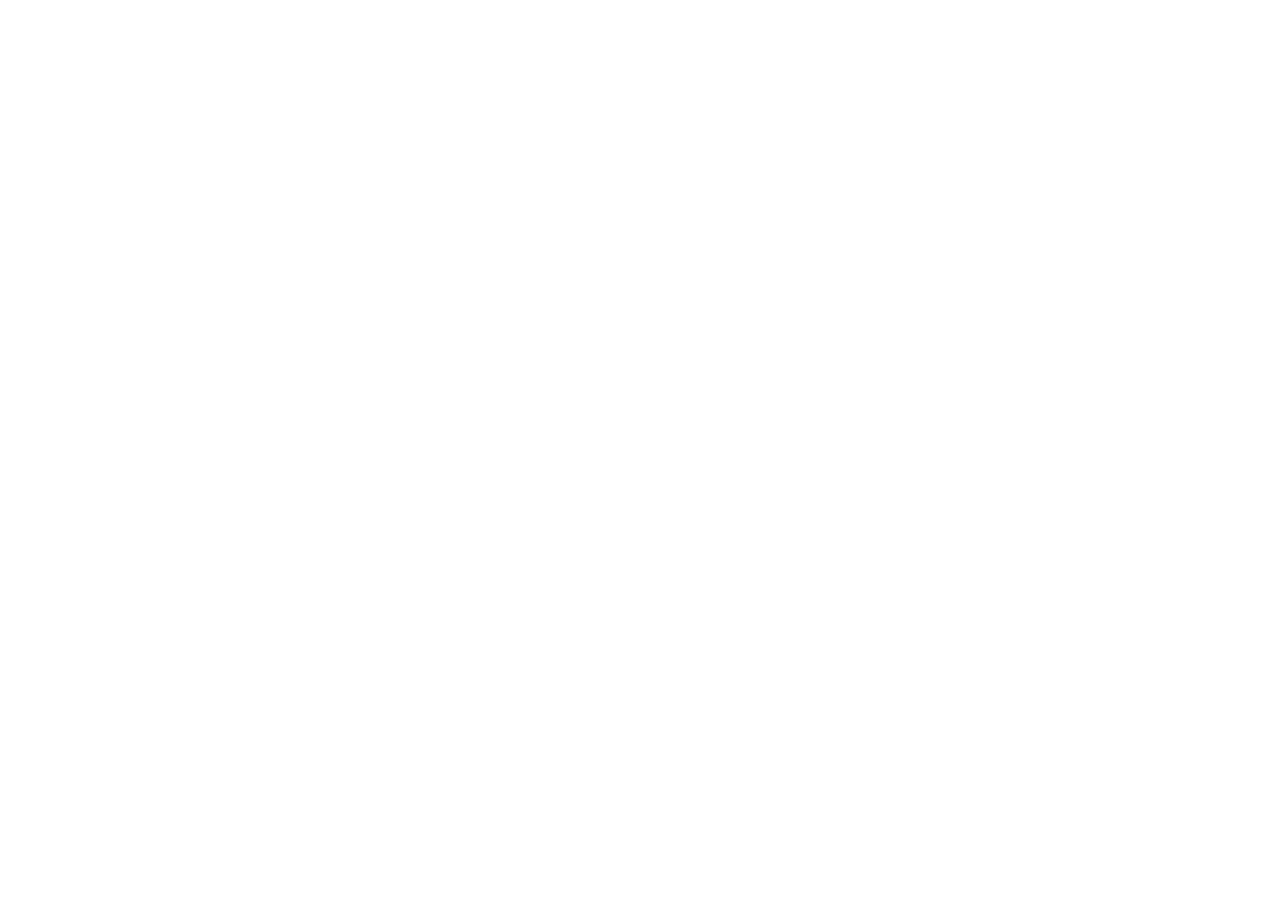
==== HTML/article.html @ f7608c47 "created html files" ====
<!DOCTYPE html>
<html lang="en">
<head>
    <meta charset="UTF-8">
    <meta http-equiv="X-UA-Compatible" content="IE=edge">
    <meta name="viewport" content="width=device-width, initial-scale=1.0">
    <title>Article</title>
</head>
<body>
    
</body>
</html>
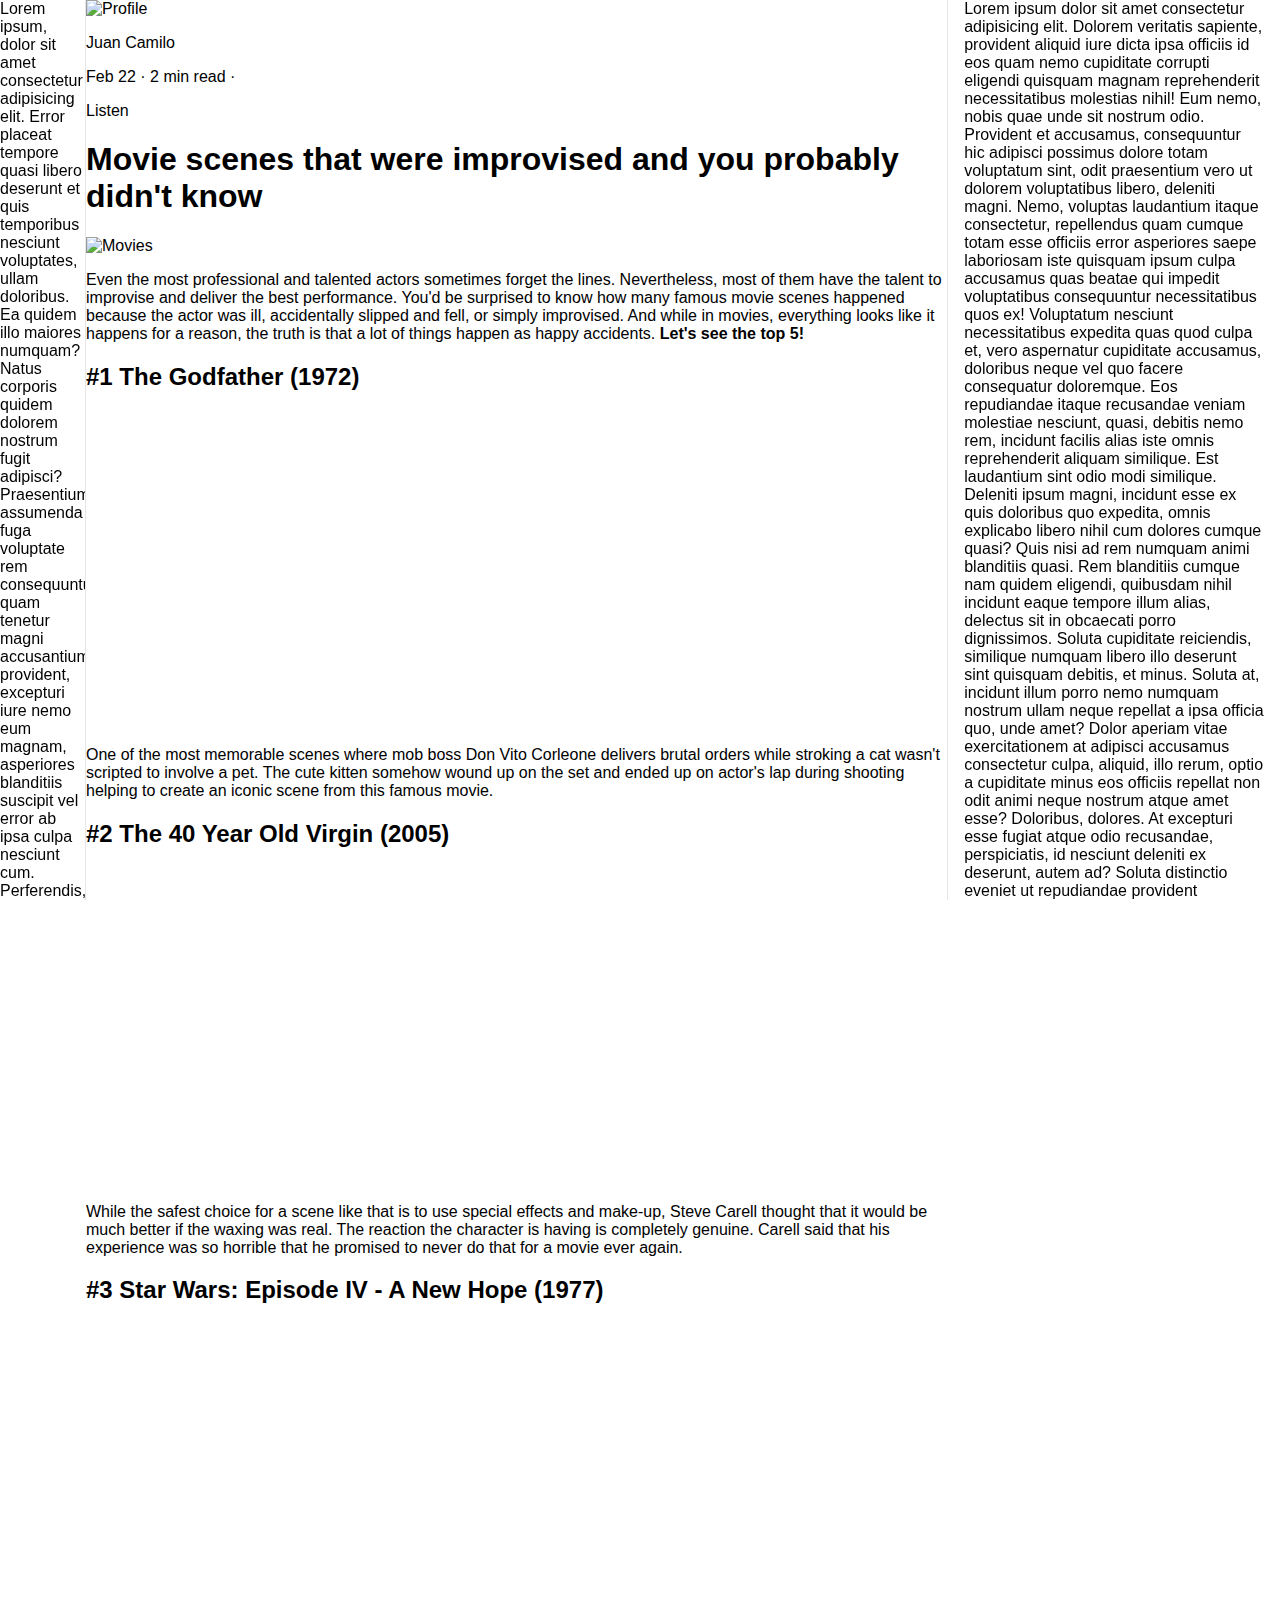
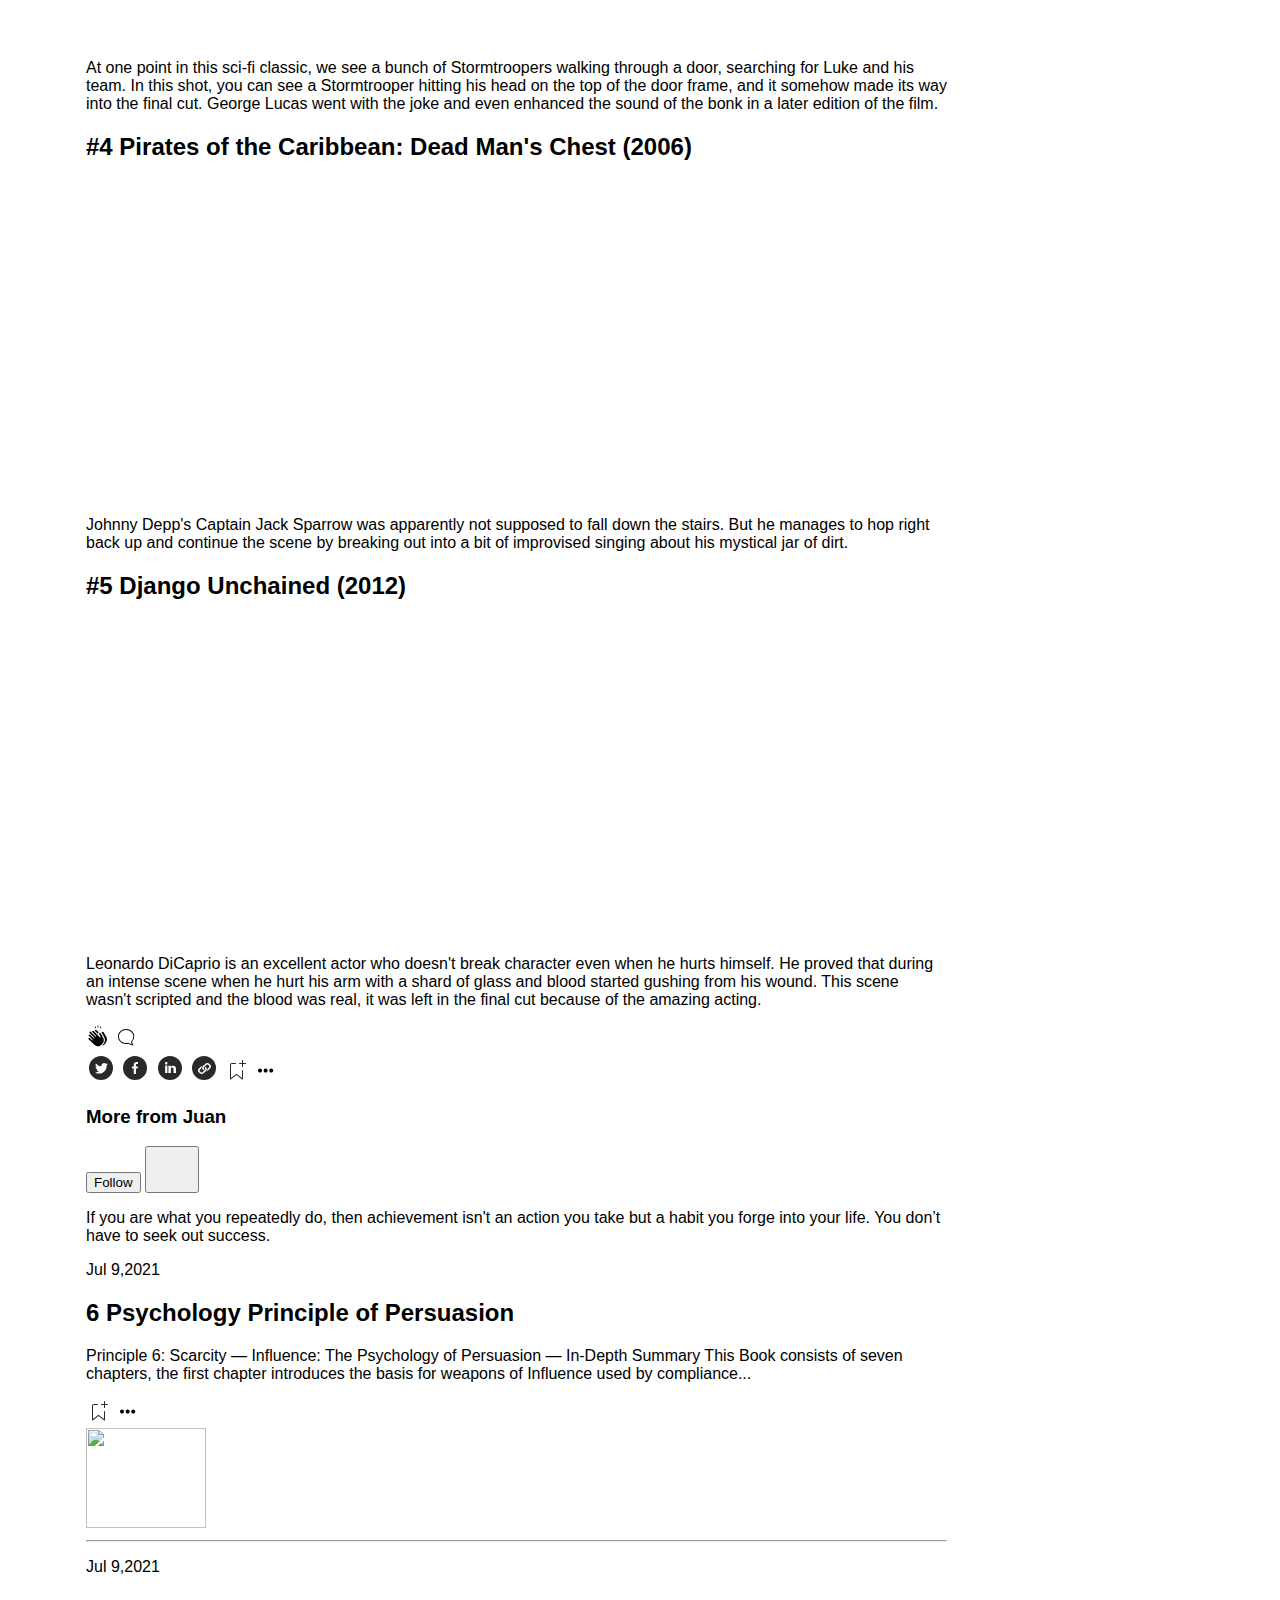
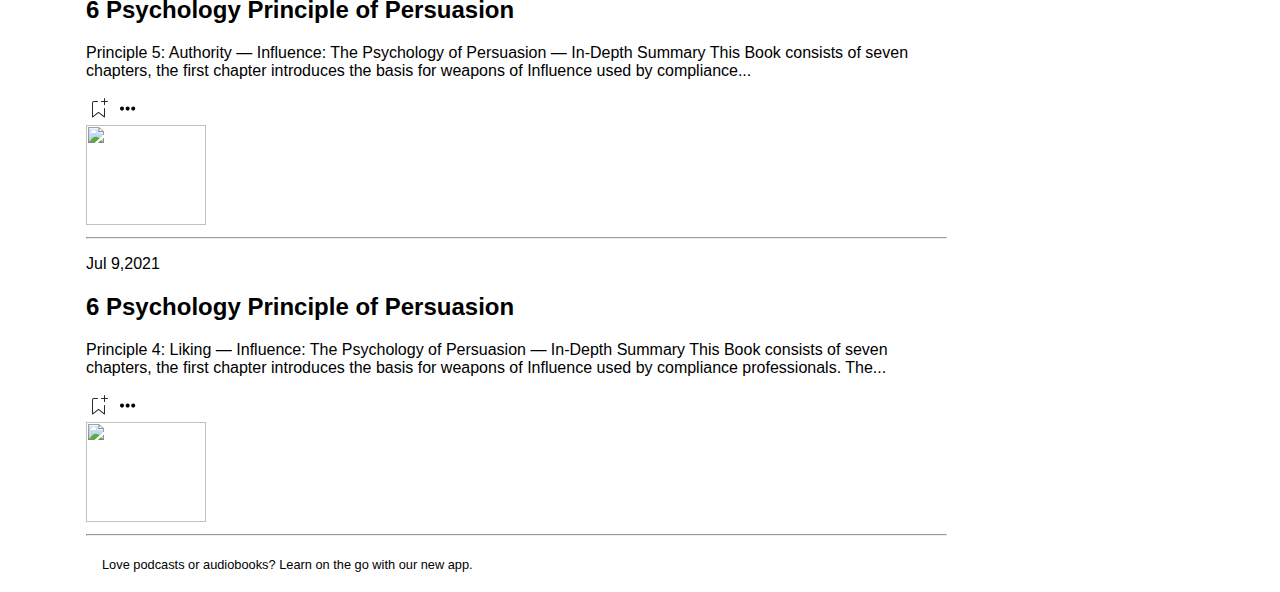
==== commit fbd4a6b3: "Merge branch 'main' into Naomi" ====
--- a/HTML/article.html
+++ b/HTML/article.html
@@ -4,9 +4,136 @@
     <meta charset="UTF-8">
     <meta http-equiv="X-UA-Compatible" content="IE=edge">
     <meta name="viewport" content="width=device-width, initial-scale=1.0">
+    <link rel="stylesheet" href="../styles.css">
+  
+    <script src="https://kit.fontawesome.com/55f60bf8e7.js" crossorigin="anonymous"></script>
     <title>Article</title>
 </head>
 <body>
-    
+    <div class="container">
+        <div class="left-sidebar">
+            Lorem ipsum, dolor sit amet consectetur adipisicing elit. Error placeat tempore quasi libero deserunt et quis temporibus nesciunt voluptates, ullam doloribus. Ea quidem illo maiores numquam? Natus corporis quidem dolorem nostrum fugit adipisci? Praesentium assumenda fuga voluptate rem consequuntur quam tenetur magni accusantium provident, excepturi iure nemo eum magnam, asperiores blanditiis suscipit vel error ab ipsa culpa nesciunt cum. Perferendis, rem nemo rerum dolorem vel placeat nesciunt voluptatem deleniti non quas recusandae facere quo eius deserunt facilis sunt laborum blanditiis repudiandae reprehenderit ut, enim ab harum aperiam! Libero molestias, ea ab ut magni minus, voluptatibus cupiditate ullam repellendus dolorum reiciendis tempore nisi, amet architecto! Voluptatem itaque enim cumque vitae corrupti soluta, blanditiis cupiditate veniam nostrum quibusdam at modi! Animi vero laudantium explicabo amet qui minima cum, ipsa tempore ab rem perspiciatis quaerat alias voluptatem facilis ea iusto sint illo nesciunt illum magni doloremque esse? Quia suscipit id perspiciatis possimus harum, perferendis doloremque labore quae fugiat, aspernatur soluta placeat iure reiciendis esse neque eius illum ea veritatis itaque dignissimos eum sapiente laudantium? Labore adipisci quibusdam accusamus voluptates sapiente, autem vel veniam ipsa hic reiciendis itaque in nihil natus tempore tenetur vero repellendus repudiandae dicta esse commodi mollitia! Nostrum doloremque eum nobis esse, cupiditate eaque eveniet vitae dolore, minus placeat, odit in. Recusandae sapiente amet molestiae voluptas ut, rerum, aperiam eum unde, qui ullam placeat! Repellendus accusantium officia enim autem iusto assumenda vel eligendi praesentium voluptatum earum. Id distinctio est eius veritatis numquam mollitia eos quae, animi excepturi earum in, nulla ab placeat doloremque eligendi, architecto cumque quas sapiente praesentium unde nisi! Vel aliquid veniam facere quis sunt accusantium, nesciunt impedit eos cupiditate aliquam dolorum doloribus! Explicabo, voluptatem ea modi similique earum amet id recusandae! Quam beatae illum officiis adipisci eligendi, consequuntur quia autem, vel ipsa, praesentium temporibus? Beatae iste ab, quidem consectetur ipsa quibusdam odio. Numquam autem, ratione veniam architecto harum at ipsa qui id expedita tempore deleniti. Sed obcaecati blanditiis nisi voluptas nesciunt. Quo maiores repudiandae odio hic veniam accusamus eius dignissimos, iusto nemo sint sed consequatur, dolorum cupiditate dolor rerum atque harum similique ex commodi necessitatibus. Sit, velit? Facilis ipsa adipisci, ea odit iure, at reprehenderit eum quae consequuntur labore deserunt dolor amet cum ipsum placeat. Earum odit, aperiam cupiditate quis ad, facilis illo eos sapiente asperiores error voluptates officiis nostrum optio exercitationem ipsam sequi deleniti reiciendis similique? Expedita tenetur rem magni laudantium maxime unde voluptatem debitis? Officia corrupti commodi ex iusto, sit temporibus assumenda est soluta earum, ea suscipit veritatis itaque? Voluptatibus earum dolor est distinctio fugiat suscipit eos, nemo necessitatibus magni, accusamus maiores! Maiores, quasi! Neque, sit? Vero cupiditate quis quod iure distinctio suscipit! Totam laborum commodi enim praesentium, officia magni rem beatae harum quibusdam ratione perferendis reiciendis. Fugiat sed officia libero, provident nesciunt iusto? Quaerat distinctio voluptates alias ullam incidunt architecto molestias nesciunt nostrum maiores excepturi temporibus porro sunt perferendis sit culpa esse tempore cum aut deserunt quidem veritatis, nisi placeat iusto! Corrupti, harum magnam? Culpa, modi. Doloremque delectus porro dolor, dolores cum aut blanditiis accusantium.
+        </div>
+        <div class="article-content">
+            <div class="article-header">
+                <div class="profile-img">
+                    <img src="../Images/profile-pic-wireframe.jpg" alt="Profile"> 
+                </div>
+                <div class="profile-txt">
+                    <p>Juan Camilo</p>
+                    <div class="bottom">
+                        <p>Feb 22 · 2 min read ·</p>
+                        <div class="icon">
+                            <i class="fa-solid fa-circle-play"></i><p> Listen</p>
+                        </div> 
+                    </div>
+                </div>
+            </div>
+            <div class="article-title">
+                <h1>Movie scenes that were improvised and you probably didn't know</h1>
+                <div class="article-header-img">
+                    <img src="../Images/img-header.jpg" alt="Movies" width="700" height="380">
+                </div>
+            </div>
+            <div class="article-content-middle">
+                <p>Even the most professional and talented actors sometimes forget the lines. Nevertheless, most of them have the talent to improvise and deliver the best performance. You'd be surprised to know how many famous movie scenes happened because the actor was ill, accidentally slipped and fell, or simply improvised. And while in movies, everything looks like it happens for a reason, the truth is that a lot of things happen as happy accidents. <strong>Let's see the top 5!</strong></p>
+                <h2>#1 The Godfather (1972)</h2>
+                <div class="video-1">
+                    <iframe width="560" height="315" src="https://www.youtube.com/embed/i96VS_z8y7g" title="YouTube video player" frameborder="0" allow="accelerometer; autoplay; clipboard-write; encrypted-media; gyroscope; picture-in-picture" allowfullscreen></iframe>
+                </div>
+                <p>One of the most memorable scenes where mob boss Don Vito Corleone delivers brutal orders while stroking a cat wasn't scripted to involve a pet. The cute kitten somehow wound up on the set and ended up on actor's lap during shooting helping to create an iconic scene from this famous movie.</p>
+                <h2>#2 The 40 Year Old Virgin (2005)</h2>
+                <div class="video-2">
+                    <iframe width="560" height="315" src="https://www.youtube.com/embed/PdFGk3rJRg4" title="YouTube video player" frameborder="0" allow="accelerometer; autoplay; clipboard-write; encrypted-media; gyroscope; picture-in-picture" allowfullscreen></iframe>
+                </div>
+                <p>While the safest choice for a scene like that is to use special effects and make-up, Steve Carell thought that it would be much better if the waxing was real. The reaction the character is having is completely genuine. Carell said that his experience was so horrible that he promised to never do that for a movie ever again.</p>
+                <h2>#3 Star Wars: Episode IV - A New Hope (1977)</h2>
+                <div class="video-3">
+                    <iframe width="560" height="315" src="https://www.youtube.com/embed/-FPxz1bIRoY" title="YouTube video player" frameborder="0" allow="accelerometer; autoplay; clipboard-write; encrypted-media; gyroscope; picture-in-picture" allowfullscreen></iframe>
+                </div>
+                <p>At one point in this sci-fi classic, we see a bunch of Stormtroopers walking through a door, searching for Luke and his team. In this shot, you can see a Stormtrooper hitting his head on the top of the door frame, and it somehow made its way into the final cut. George Lucas went with the joke and even enhanced the sound of the bonk in a later edition of the film.</p>
+                <h2>#4 Pirates of the Caribbean: Dead Man's Chest (2006)</h2>
+                <div class="video-4">
+                    <iframe width="560" height="315" src="https://www.youtube.com/embed/hKW5fntiWTs?start=8" title="YouTube video player" frameborder="0" allow="accelerometer; autoplay; clipboard-write; encrypted-media; gyroscope; picture-in-picture" allowfullscreen></iframe>
+                </div>
+                <p>Johnny Depp's Captain Jack Sparrow was apparently not supposed to fall down the stairs. But he manages to hop right back up and continue the scene by breaking out into a bit of improvised singing about his mystical jar of dirt.</p>
+                <h2>#5 Django Unchained (2012)</h2>
+                <div class="video-5">
+                    <iframe width="560" height="315" src="https://www.youtube.com/embed/hglyRJXCNCM?start=24" title="YouTube video player" frameborder="0" allow="accelerometer; autoplay; clipboard-write; encrypted-media; gyroscope; picture-in-picture" allowfullscreen></iframe>
+                </div>
+                <p>Leonardo DiCaprio is an excellent actor who doesn't break character even when he hurts himself. He proved that during an intense scene when he hurt his arm with a shard of glass and blood started gushing from his wound. This scene wasn't scripted and the blood was real, it was left in the final cut because of the amazing acting.</p>
+            </div>
+            <div class="icons">
+                <div class="icons-bottom-left">
+                    <svg width="24" height="24" viewBox="0 0 24 24" aria-label="clap"><path fill-rule="evenodd" clip-rule="evenodd" d="M11.37.83L12 3.28l.63-2.45h-1.26zM15.42 1.84l-1.18-.39-.34 2.5 1.52-2.1zM9.76 1.45l-1.19.4 1.53 2.1-.34-2.5zM20.25 11.84l-2.5-4.4a1.42 1.42 0 0 0-.93-.64.96.96 0 0 0-.75.18c-.25.19-.4.42-.45.7l.05.05 2.35 4.13c1.62 2.95 1.1 5.78-1.52 8.4l-.46.41c1-.13 1.93-.6 2.78-1.45 2.7-2.7 2.51-5.59 1.43-7.38zM12.07 9.01c-.13-.69.08-1.3.57-1.77l-2.06-2.07a1.12 1.12 0 0 0-1.56 0c-.15.15-.22.34-.27.53L12.07 9z"></path><path fill-rule="evenodd" clip-rule="evenodd" d="M14.74 8.3a1.13 1.13 0 0 0-.73-.5.67.67 0 0 0-.53.13c-.15.12-.59.46-.2 1.3l1.18 2.5a.45.45 0 0 1-.23.76.44.44 0 0 1-.48-.25L7.6 6.11a.82.82 0 1 0-1.15 1.15l3.64 3.64a.45.45 0 1 1-.63.63L5.83 7.9 4.8 6.86a.82.82 0 0 0-1.33.9c.04.1.1.18.18.26l1.02 1.03 3.65 3.64a.44.44 0 0 1-.15.73.44.44 0 0 1-.48-.1L4.05 9.68a.82.82 0 0 0-1.4.57.81.81 0 0 0 .24.58l1.53 1.54 2.3 2.28a.45.45 0 0 1-.64.63L3.8 13a.81.81 0 0 0-1.39.57c0 .22.09.43.24.58l4.4 4.4c2.8 2.8 5.5 4.12 8.68.94 2.27-2.28 2.71-4.6 1.34-7.1l-2.32-4.08z"></path></svg>
+                    <svg width="24" height="24" viewBox="0 0 24 24" aria-label="responses" class="oo lp fy xf xq"><path d="M18 16.8a7.14 7.14 0 0 0 2.24-5.32c0-4.12-3.53-7.48-8.05-7.48C7.67 4 4 7.36 4 11.48c0 4.13 3.67 7.48 8.2 7.48a8.9 8.9 0 0 0 2.38-.32c.23.2.48.39.75.56 1.06.69 2.2 1.04 3.4 1.04.22 0 .4-.11.48-.29a.5.5 0 0 0-.04-.52 6.4 6.4 0 0 1-1.16-2.65v.02zm-3.12 1.06l-.06-.22-.32.1a8 8 0 0 1-2.3.33c-4.03 0-7.3-2.96-7.3-6.59S8.17 4.9 12.2 4.9c4 0 7.1 2.96 7.1 6.6 0 1.8-.6 3.47-2.02 4.72l-.2.16v.26l.02.3a6.74 6.74 0 0 0 .88 2.4 5.27 5.27 0 0 1-2.17-.86c-.28-.17-.72-.38-.94-.59l.01-.02z"></path></svg>
+                </div>
+                <div class="icons-bottom-right">
+                    <svg width="30" height="30" viewBox="0 0 30 30" fill="none" class="cm xt"><path fill-rule="evenodd" clip-rule="evenodd" d="M15 27a12 12 0 1 0 0-24 12 12 0 0 0 0 24zm4.95-16.17a2.67 2.67 0 0 0-4.6 1.84c0 .2.03.41.05.62a7.6 7.6 0 0 1-5.49-2.82 3 3 0 0 0-.38 1.34c.02.94.49 1.76 1.2 2.23a2.53 2.53 0 0 1-1.2-.33v.04c0 1.28.92 2.36 2.14 2.62-.23.05-.46.08-.71.1l-.21-.02-.27-.03a2.68 2.68 0 0 0 2.48 1.86A5.64 5.64 0 0 1 9 19.38a7.62 7.62 0 0 0 4.1 1.19c4.9 0 7.58-4.07 7.57-7.58v-.39c.52-.36.97-.83 1.33-1.38-.48.23-1 .37-1.53.43.56-.33.96-.86 1.15-1.48-.5.31-1.07.53-1.67.66z" fill="#292929"></path></svg>
+                    <svg width="30" height="30" viewBox="0 0 30 30" fill="none" class="cm xt"><path fill-rule="evenodd" clip-rule="evenodd" d="M15 27a12 12 0 1 0 0-24 12 12 0 0 0 0 24zm-1.23-6.03V15.6H12v-2.15h1.77v-1.6C13.77 10 14.85 9 16.42 9c.75 0 1.4.06 1.58.08v1.93h-1.09c-.85 0-1.02.43-1.02 1.05v1.38h2.04l-.27 2.15H15.9V21l-2.13-.03z" fill="#292929"></path></svg>
+                    <svg width="30" height="30" viewBox="0 0 30 30" fill="none" class="cm xt"><path fill-rule="evenodd" clip-rule="evenodd" d="M27 15a12 12 0 1 1-24 0 12 12 0 0 1 24 0zm-14.61 5v-7.42h-2.26V20h2.26zm-1.13-8.44c.79 0 1.28-.57 1.28-1.28-.02-.73-.5-1.28-1.26-1.28-.78 0-1.28.55-1.28 1.28 0 .71.49 1.28 1.25 1.28h.01zM15.88 20h-2.5s.04-6.5 0-7.17h2.5v1.02l-.02.02h.02v-.02a2.5 2.5 0 0 1 2.25-1.18c1.64 0 2.87 1.02 2.87 3.22V20h-2.5v-3.83c0-.97-.36-1.62-1.26-1.62-.69 0-1.1.44-1.28.87-.06.15-.08.36-.08.58v4z" fill="#292929"></path></svg>
+                    <svg width="30" height="30" viewBox="0 0 30 30" fill="none" class="cm xt"><path fill-rule="evenodd" clip-rule="evenodd" d="M15 27a12 12 0 1 0 0-24 12 12 0 0 0 0 24zM9.29 16.28c-.2.36-.29.75-.29 1.17a2.57 2.57 0 0 0 .78 1.84l1.01.96c.53.5 1.17.75 1.92.75s1.38-.25 1.9-.75l1.2-1.15.75-.71.51-.5a2.51 2.51 0 0 0 .72-2.34.7.7 0 0 0-.03-.18 2.74 2.74 0 0 0-.23-.5v-.02l-.08-.14-.02-.03-.02-.01a.33.33 0 0 0-.07-.1c0-.02-.01-.03-.03-.05a.2.2 0 0 0-.03-.03l-.03-.04v-.01l-.02-.03-.04-.03a.85.85 0 0 1-.13-.13l-.43-.42-.06.06-.9.84-.05.09a.26.26 0 0 0-.03.1l.37.38c.04.03.08.07.1.11l.01.01.01.03.02.01.04.1.03.04.06.1v.02l.01.02c.03.1.05.2.05.33a1 1 0 0 1-.12.49c-.07.13-.15.22-.22.29l-.88.85-.61.57-.95.92c-.22.2-.5.3-.82.3-.31 0-.58-.1-.8-.3l-.98-.96a1.15 1.15 0 0 1-.3-.42 1.4 1.4 0 0 1-.04-.35c0-.1.01-.2.04-.3a1 1 0 0 1 .3-.49l1.5-1.46v-.24c0-.21 0-.42.04-.6a3.5 3.5 0 0 1 .92-1.72c-.41.1-.78.32-1.11.62l-.01.02-.01.01-2.46 2.33c-.2.21-.35.4-.44.6h-.02c0 .02 0 .02-.02.02v.02l-.01.01zm3.92-1.8a1.83 1.83 0 0 0 .02.97c0 .06 0 .13.02.19.06.17.14.34.22.5v.02l.06.12.02.03.01.02.08.1c0 .02.02.03.04.05l.08.1h.01c0 .01 0 .03.02.03l.14.14.43.41.08-.06.88-.84.05-.09.03-.1-.36-.37a.4.4 0 0 1-.12-.13v-.02l-.02-.02-.05-.09-.04-.04-.04-.1v-.02l-.02-.02a1.16 1.16 0 0 1 .06-.82c.09-.14.16-.24.23-.3l.9-.85.6-.58.93-.92c.23-.2.5-.3.82-.3a1.2 1.2 0 0 1 .82.3l1 .96c.13.15.23.29.28.42a1.43 1.43 0 0 1 0 .66c-.03.17-.12.33-.26.48l-1.54 1.45.02.25a3.28 3.28 0 0 1-.96 2.32 2.5 2.5 0 0 0 1.1-.62l.01-.01 2.46-2.34c.19-.2.35-.4.46-.6l.02-.02v-.02h.01a2.45 2.45 0 0 0 .21-1.82 2.53 2.53 0 0 0-.7-1.19l-1-.96a2.68 2.68 0 0 0-1.91-.75c-.75 0-1.38.25-1.9.76l-1.2 1.14-.76.72-.5.49c-.4.37-.64.83-.74 1.37z" fill="#292929"></path></svg>
+                    <svg width="25" height="25" viewBox="0 0 25 25" fill="none" class="nj"><path d="M18 2.5a.5.5 0 0 1 1 0V5h2.5a.5.5 0 0 1 0 1H19v2.5a.5.5 0 1 1-1 0V6h-2.5a.5.5 0 0 1 0-1H18V2.5zM7 7a1 1 0 0 1 1-1h3.5a.5.5 0 0 0 0-1H8a2 2 0 0 0-2 2v14a.5.5 0 0 0 .8.4l5.7-4.4 5.7 4.4a.5.5 0 0 0 .8-.4v-8.5a.5.5 0 0 0-1 0v7.48l-5.2-4a.5.5 0 0 0-.6 0l-5.2 4V7z" fill="#292929"></path></svg>
+                    <svg class="bk li nk" width="25" height="25"><path d="M5 12.5c0 .55.2 1.02.59 1.41.39.4.86.59 1.41.59.55 0 1.02-.2 1.41-.59.4-.39.59-.86.59-1.41 0-.55-.2-1.02-.59-1.41A1.93 1.93 0 0 0 7 10.5c-.55 0-1.02.2-1.41.59-.4.39-.59.86-.59 1.41zm5.62 0c0 .55.2 1.02.58 1.41.4.4.87.59 1.42.59.55 0 1.02-.2 1.41-.59.4-.39.59-.86.59-1.41 0-.55-.2-1.02-.59-1.41a1.93 1.93 0 0 0-1.41-.59c-.55 0-1.03.2-1.42.59-.39.39-.58.86-.58 1.41zm5.6 0c0 .55.2 1.02.58 1.41.4.4.87.59 1.43.59.56 0 1.03-.2 1.42-.59.39-.39.58-.86.58-1.41 0-.55-.2-1.02-.58-1.41a1.93 1.93 0 0 0-1.42-.59c-.56 0-1.04.2-1.43.59-.39.39-.58.86-.58 1.41z" fill-rule="evenodd"></path></svg>
+                </div>
+            </div>
+            <div class="article-content-bottom">
+                <div class="txt1">
+                    <div class="txt-top">
+                        <h3>More from Juan</h3>
+                        <div class="icon-right">
+                            <button class="button1">Follow</button>
+                            <button class="message"><svg width="38" height="38" viewBox="0 0 38 38" fill="none"><rect x="26.25" y="9.25" width="0.5" height="6.5" rx="0.25" stroke-width="0.5"></rect><rect x="29.75" y="12.25" width="0.5" height="6.5" rx="0.25" transform="rotate(90 29.75 12.25)" stroke-width="0.5"></rect><path d="M19.5 12.5h-7a1 1 0 0 0-1 1v11a1 1 0 0 0 1 1h13a1 1 0 0 0 1-1v-5" stroke-linecap="round"></path><path d="M11.5 14.5L19 20l4-3" stroke-linecap="round"></path></svg></button>
+                        </div>
+                    </div>
+                    <p>If you are what you repeatedly do, then achievement isn't an action you take but a habit you forge into your life. You don’t have to seek out success.</p>
+                </div>
+                <div class="txt2">
+                    <div class="txt2-left">    
+                        <p>Jul 9,2021</p>
+                        <h2>6 Psychology Principle of Persuasion</h2>
+                        <p>Principle 6: Scarcity — Influence: The Psychology of Persuasion — In-Depth Summary This Book consists of seven chapters, the first chapter introduces the basis for weapons of Influence used by compliance...</p>
+                        <svg width="25" height="25" viewBox="0 0 25 25" fill="none" class="nj"><path d="M18 2.5a.5.5 0 0 1 1 0V5h2.5a.5.5 0 0 1 0 1H19v2.5a.5.5 0 1 1-1 0V6h-2.5a.5.5 0 0 1 0-1H18V2.5zM7 7a1 1 0 0 1 1-1h3.5a.5.5 0 0 0 0-1H8a2 2 0 0 0-2 2v14a.5.5 0 0 0 .8.4l5.7-4.4 5.7 4.4a.5.5 0 0 0 .8-.4v-8.5a.5.5 0 0 0-1 0v7.48l-5.2-4a.5.5 0 0 0-.6 0l-5.2 4V7z" fill="#292929"></path></svg>
+                        <svg class="bk li nk" width="25" height="25"><path d="M5 12.5c0 .55.2 1.02.59 1.41.39.4.86.59 1.41.59.55 0 1.02-.2 1.41-.59.4-.39.59-.86.59-1.41 0-.55-.2-1.02-.59-1.41A1.93 1.93 0 0 0 7 10.5c-.55 0-1.02.2-1.41.59-.4.39-.59.86-.59 1.41zm5.62 0c0 .55.2 1.02.58 1.41.4.4.87.59 1.42.59.55 0 1.02-.2 1.41-.59.4-.39.59-.86.59-1.41 0-.55-.2-1.02-.59-1.41a1.93 1.93 0 0 0-1.41-.59c-.55 0-1.03.2-1.42.59-.39.39-.58.86-.58 1.41zm5.6 0c0 .55.2 1.02.58 1.41.4.4.87.59 1.43.59.56 0 1.03-.2 1.42-.59.39-.39.58-.86.58-1.41 0-.55-.2-1.02-.58-1.41a1.93 1.93 0 0 0-1.42-.59c-.56 0-1.04.2-1.43.59-.39.39-.58.86-.58 1.41z" fill-rule="evenodd"></path></svg>
+                    </div>
+                    <div class="img-left">
+                        <img src="../Images/img-more-1.png" width="120" height="100">
+                    </div>
+                </div>
+                <hr />
+                <div class="txt3">
+                    <div class="txt3-left">
+                        <p>Jul 9,2021</p>
+                        <h2>6 Psychology Principle of Persuasion</h2>
+                        <p>Principle 5: Authority — Influence: The Psychology of Persuasion — In-Depth Summary This Book consists of seven chapters, the first chapter introduces the basis for weapons of Influence used by compliance...</p>
+                        <svg width="25" height="25" viewBox="0 0 25 25" fill="none" class="nj"><path d="M18 2.5a.5.5 0 0 1 1 0V5h2.5a.5.5 0 0 1 0 1H19v2.5a.5.5 0 1 1-1 0V6h-2.5a.5.5 0 0 1 0-1H18V2.5zM7 7a1 1 0 0 1 1-1h3.5a.5.5 0 0 0 0-1H8a2 2 0 0 0-2 2v14a.5.5 0 0 0 .8.4l5.7-4.4 5.7 4.4a.5.5 0 0 0 .8-.4v-8.5a.5.5 0 0 0-1 0v7.48l-5.2-4a.5.5 0 0 0-.6 0l-5.2 4V7z" fill="#292929"></path></svg>
+                        <svg class="bk li nk" width="25" height="25"><path d="M5 12.5c0 .55.2 1.02.59 1.41.39.4.86.59 1.41.59.55 0 1.02-.2 1.41-.59.4-.39.59-.86.59-1.41 0-.55-.2-1.02-.59-1.41A1.93 1.93 0 0 0 7 10.5c-.55 0-1.02.2-1.41.59-.4.39-.59.86-.59 1.41zm5.62 0c0 .55.2 1.02.58 1.41.4.4.87.59 1.42.59.55 0 1.02-.2 1.41-.59.4-.39.59-.86.59-1.41 0-.55-.2-1.02-.59-1.41a1.93 1.93 0 0 0-1.41-.59c-.55 0-1.03.2-1.42.59-.39.39-.58.86-.58 1.41zm5.6 0c0 .55.2 1.02.58 1.41.4.4.87.59 1.43.59.56 0 1.03-.2 1.42-.59.39-.39.58-.86.58-1.41 0-.55-.2-1.02-.58-1.41a1.93 1.93 0 0 0-1.42-.59c-.56 0-1.04.2-1.43.59-.39.39-.58.86-.58 1.41z" fill-rule="evenodd"></path></svg>
+                    </div>
+                    <div class="img-left2">
+                        <img src="../Images/img-more-2.jpeg" width="120" height="100">
+                    </div>
+                </div>
+                <hr />
+                <div class="txt4">
+                    <div class="txt4-left">  
+                        <p>Jul 9,2021</p>
+                        <h2>6 Psychology Principle of Persuasion</h2>
+                        <p>Principle 4: Liking — Influence: The Psychology of Persuasion — In-Depth Summary This Book consists of seven chapters, the first chapter introduces the basis for weapons of Influence used by compliance professionals. The...</p>
+                        <svg width="25" height="25" viewBox="0 0 25 25" fill="none" class="nj"><path d="M18 2.5a.5.5 0 0 1 1 0V5h2.5a.5.5 0 0 1 0 1H19v2.5a.5.5 0 1 1-1 0V6h-2.5a.5.5 0 0 1 0-1H18V2.5zM7 7a1 1 0 0 1 1-1h3.5a.5.5 0 0 0 0-1H8a2 2 0 0 0-2 2v14a.5.5 0 0 0 .8.4l5.7-4.4 5.7 4.4a.5.5 0 0 0 .8-.4v-8.5a.5.5 0 0 0-1 0v7.48l-5.2-4a.5.5 0 0 0-.6 0l-5.2 4V7z" fill="#292929"></path></svg>
+                        <svg class="bk li nk" width="25" height="25"><path d="M5 12.5c0 .55.2 1.02.59 1.41.39.4.86.59 1.41.59.55 0 1.02-.2 1.41-.59.4-.39.59-.86.59-1.41 0-.55-.2-1.02-.59-1.41A1.93 1.93 0 0 0 7 10.5c-.55 0-1.02.2-1.41.59-.4.39-.59.86-.59 1.41zm5.62 0c0 .55.2 1.02.58 1.41.4.4.87.59 1.42.59.55 0 1.02-.2 1.41-.59.4-.39.59-.86.59-1.41 0-.55-.2-1.02-.59-1.41a1.93 1.93 0 0 0-1.41-.59c-.55 0-1.03.2-1.42.59-.39.39-.58.86-.58 1.41zm5.6 0c0 .55.2 1.02.58 1.41.4.4.87.59 1.43.59.56 0 1.03-.2 1.42-.59.39-.39.58-.86.58-1.41 0-.55-.2-1.02-.58-1.41a1.93 1.93 0 0 0-1.42-.59c-.56 0-1.04.2-1.43.59-.39.39-.58.86-.58 1.41z" fill-rule="evenodd"></path></svg>
+                    </div>
+                    <div class="img-left3">
+                        <img src="../Images/img-more-3.jpeg" width="120" height="100">
+                    </div>
+                </div>
+                <hr />
+                <div class="footer">
+                    <p>Love podcasts or audiobooks? Learn on the go with our new app.</p>
+                </div>
+            </div>
+        </div>
+        <div class="right-sidebar">Lorem ipsum dolor sit amet consectetur adipisicing elit. Dolorem veritatis sapiente, provident aliquid iure dicta ipsa officiis id eos quam nemo cupiditate corrupti eligendi quisquam magnam reprehenderit necessitatibus molestias nihil! Eum nemo, nobis quae unde sit nostrum odio. Provident et accusamus, consequuntur hic adipisci possimus dolore totam voluptatum sint, odit praesentium vero ut dolorem voluptatibus libero, deleniti magni. Nemo, voluptas laudantium itaque consectetur, repellendus quam cumque totam esse officiis error asperiores saepe laboriosam iste quisquam ipsum culpa accusamus quas beatae qui impedit voluptatibus consequuntur necessitatibus quos ex! Voluptatum nesciunt necessitatibus expedita quas quod culpa et, vero aspernatur cupiditate accusamus, doloribus neque vel quo facere consequatur doloremque. Eos repudiandae itaque recusandae veniam molestiae nesciunt, quasi, debitis nemo rem, incidunt facilis alias iste omnis reprehenderit aliquam similique. Est laudantium sint odio modi similique. Deleniti ipsum magni, incidunt esse ex quis doloribus quo expedita, omnis explicabo libero nihil cum dolores cumque quasi? Quis nisi ad rem numquam animi blanditiis quasi. Rem blanditiis cumque nam quidem eligendi, quibusdam nihil incidunt eaque tempore illum alias, delectus sit in obcaecati porro dignissimos. Soluta cupiditate reiciendis, similique numquam libero illo deserunt sint quisquam debitis, et minus. Soluta at, incidunt illum porro nemo numquam nostrum ullam neque repellat a ipsa officia quo, unde amet? Dolor aperiam vitae exercitationem at adipisci accusamus consectetur culpa, aliquid, illo rerum, optio a cupiditate minus eos officiis repellat non odit animi neque nostrum atque amet esse? Doloribus, dolores. At excepturi esse fugiat atque odio recusandae, perspiciatis, id nesciunt deleniti ex deserunt, autem ad? Soluta distinctio eveniet ut repudiandae provident exercitationem culpa at minima saepe nisi quasi, quisquam magni deleniti harum omnis asperiores, temporibus labore dolor pariatur sed debitis! Sit libero doloremque, placeat numquam distinctio eius quaerat excepturi beatae consequuntur, molestias ipsa? Hic, neque. Dignissimos at consectetur repudiandae minus odit, beatae nihil fugiat mollitia quas reiciendis. Architecto numquam consequuntur aperiam mollitia? Pariatur quasi architecto corrupti? Pariatur in quis, vero ut quaerat ex aspernatur cumque voluptatem rerum nostrum hic harum libero perferendis voluptatibus ab, ipsum dicta veniam omnis quo natus obcaecati repudiandae nihil autem laboriosam. Hic, quidem. Nulla temporibus tenetur incidunt consectetur! Error dolore iure voluptatibus amet, molestiae temporibus soluta inventore saepe sint quaerat modi quibusdam eligendi! Quaerat perferendis voluptate quisquam ex consequuntur assumenda nihil! Odio vero tempore ad est reiciendis rem vitae, placeat ipsum iure nobis? Perspiciatis aspernatur, accusantium quaerat, veritatis ea dolore explicabo error repellendus omnis reprehenderit, voluptates ab culpa eveniet rem hic a expedita labore sunt dolores quam sit iusto. Nihil magnam unde debitis amet beatae molestiae autem consequuntur suscipit expedita ab fugiat quam cupiditate, accusamus omnis asperiores numquam ullam! Autem beatae sed, mollitia eligendi exercitationem voluptatem in ab cum obcaecati sint, qui sit odio veniam. Voluptate quaerat commodi vitae! Harum corporis ipsam repellendus et, quis, magni corrupti minus mollitia commodi, illum cum! Tenetur voluptatibus numquam quaerat repudiandae mollitia deleniti natus labore aliquam dignissimos hic optio officiis assumenda sed repellat, fugit asperiores dicta necessitatibus, maxime nostrum veritatis qui facere cumque delectus doloremque. Unde quasi repudiandae eveniet dignissimos ducimus vitae quisquam, sequi ab.
+        </div>
+    </div>
 </body>
 </html>--- a/styles.css
+++ b/styles.css
@@ -0,0 +1,832 @@
+*, *::before, *::after{
+    box-sizing: border-box;
+    
+}
+
+body{
+    margin: 0;
+    font-family: sohne, "Helvetica Neue", Helvetica, Arial, sans-serif;
+
+}
+
+:root{
+    --left-sidebar-width: 86px;
+    --right-sidebar-width: 26vw;
+    --content-width: calc(100vw - var(--left-sidebar-width) - var(--right-sidebar-width));
+    --top-sidebar-height: 100px;
+    --bottom-sidebar-height: 100px;
+    --middle-sidebar-height: calc( 100vh - var(--top-sidebar-height) - var(--bottom-sidebar-height) );
+    --sidebar-item-height: 6px;
+
+}
+
+.container{
+    display: flex;
+    width: 100%;
+}
+
+.left-sidebar{
+    display: block;
+    position: sticky;
+    flex-direction: column;
+    border-right: 1px solid rgba(230, 230, 230, 1);
+    max-height: 100vh;    
+    width: var(--left-sidebar-width);
+    top: 0;
+    left: 0;
+    flex-shrink: 0;
+    overflow: hidden;
+}
+
+.content{
+    display: block;
+    width: var(--content-width);
+    padding: 1rem;
+    margin: 0 10rem;
+}
+
+.sidebar-list{
+    margin: 0;
+    padding: 0;
+    display: flex;
+    flex-direction: column;
+    width: 100%;
+    list-style: none;
+}
+
+.sidebar-item{
+    position: relative;
+    width: 100%;
+    text-decoration: none;
+}
+
+.top-sidebar{
+    display: flex;
+    flex-direction: column;
+    align-items: center;
+    height: var(--top-sidebar-height);
+}
+
+.top-sidebar .home-btn {
+    display: block;
+    height: 23px;
+    width: 40.5px;
+    padding: 40px 0;
+    fill: rgba(41, 41, 41, 1);
+}
+
+.middle-sidebar{
+    height: var(--middle-sidebar-height);
+    display: flex;
+    flex-direction: column;
+    align-items: center;
+    justify-content: center;
+}
+
+
+.sidebar-link{
+    display: flex;
+    padding: 18px 0;
+    width: 100%;
+    justify-content: center;
+    align-items: center;
+    stroke: rgba(117, 117, 117, 1);
+    fill: none;
+    transition: 300ms;
+}
+
+.sidebar-link:hover{
+    stroke: black;
+}
+
+.bottom-sidebar{
+    display: flex;
+    flex-direction: column;
+    align-items: center;
+    justify-content: flex-end;
+    padding-bottom: 2rem;
+    height: var(--bottom-sidebar-height);
+}
+
+.bottom-sidebar .sidebar-profile-img{
+    text-decoration: none;
+    color: transparent;
+}
+.bottom-sidebar .sidebar-profile-img > img{
+    border-radius: 50%;
+}
+
+.right-sidebar{
+    display: flex;
+    position: sticky;
+    flex-direction: column;
+    padding: 0 1rem;
+    border-left: 1px solid rgba(230, 230, 230, 1);
+    width: var(--right-sidebar-width);
+    max-height: 100vh;
+    top: 0;
+    right: 0;
+    flex-shrink: 0;
+    overflow-x: hidden;
+    overflow-y: auto;
+}
+
+.top-content{
+    display: flex;
+    flex-direction: column;
+    align-items: center;
+    padding-top: 40px;
+}
+
+.upgrade-btn{
+    border: none;
+    width: 90%;
+    align-self: center;
+    text-decoration: none;
+    background-color: black;
+    color: white;
+    border-radius: 25px;
+    padding: 12px 16px 9px;
+    cursor: pointer;
+}
+
+.search-bar{
+    display: flex;
+    align-self: center;
+    color: rgba(0,0,0,0.8);
+    border: 1px solid rgba(230, 230, 230, 1);
+    border-radius: 20px;
+    width: 90%;
+}
+
+.search-bar span{
+    padding: 7px 7px 6px 8px;
+}
+
+.search-bar input{
+    border: none;
+    background-color: transparent;
+    padding: 8px 0 11px;
+    outline: none;
+}
+
+.middle-content{
+    padding-left: 1rem;
+}
+
+.topics-list{
+    display: flex;
+    flex-wrap: wrap;
+    align-items: flex-start;
+    list-style: none;
+    padding: 0;
+}
+
+.topic-item{
+    padding: .5rem 1rem;
+    border-radius: 100px;
+    background-color: rgba(242, 242, 242, 1);
+    margin: 0.3rem 0;
+    margin-right: .5rem;
+    transition: 300ms ease ;
+}
+
+.topic-item:hover{
+    background-color: rgb(230, 230, 230);
+    cursor: pointer;
+}
+
+.who-to-follow-list{
+    display: flex;
+    flex-direction: column;
+    padding: 0;
+}
+
+.who-to-follow-user{
+    display: flex;
+    align-items: center;
+    height: 100%;
+    padding-top: 1rem;
+}
+
+.user-img > img{
+    border-radius: 50%;
+}
+
+.user-name{
+    margin: 0 .5rem;
+    font-weight: bold;
+    font-size: 1rem;
+}
+
+.user-description{
+    display: -webkit-box;
+    -webkit-line-clamp: 2;
+    -webkit-box-orient: vertical;
+    line-height: 20px;
+    font-size: 13px;
+    margin: 0 .5rem;
+    margin-top: .3rem;
+    width: 182px;
+    height: 2.5rem;
+    overflow: hidden;
+
+.article-header {
+    width: 100%;
+    height: 70px;
+    padding-top: 50px;
+    padding-bottom: 70px;
+    display: flex;
+}
+
+.profile-img {
+    padding-right: 10px;
+}
+
+.profile-txt p {
+    margin-top: 15px;
+    margin-bottom: auto;
+}
+
+.bottom {
+    display: flex;
+    color: #626262;
+}
+
+.bottom p {
+    margin: auto;
+    padding-top: 8px;
+    font-size: 14px;
+}
+
+.icon {
+    display: flex;
+    align-items: center;
+    color: #1A9B34;
+}
+
+.icon i {
+    padding-top: 3px;
+    padding-right: 3px;
+    padding-left: 10px;
+}
+
+.fa-solid fa-circle-play {
+    color: #1A9B34;
+}
+
+.article-content {
+    padding-right: 90px;
+    padding-left: 90px;
+    font-family: sohne, "Helvetica Neue", Helvetica, Arial, sans-serif;
+}
+
+.article-title {
+    padding-right: 90px;
+    padding-left: 10px;
+}
+
+.article-header-img {
+    padding-right: 50px;
+}
+
+.article-content-middle {
+    padding-right: 140px;
+    padding-left: 10px;
+    text-align: justify;
+}
+
+.article-header-img {
+    display: flex;
+    justify-content: center;
+}
+
+.video-1 {
+    display: flex;
+    justify-content: center;
+}
+
+.video-2 {
+    display: flex;
+    justify-content: center;
+}
+
+.video-3 {
+    display: flex;
+    justify-content: center;
+}
+
+.video-4 {
+    display: flex;
+    justify-content: center;
+}
+
+.video-5 {
+    display: flex;
+    justify-content: center;
+}
+
+.icons {
+    width: 100%;
+    padding-right: 140px;
+    padding-left: 10px;
+    display: flex;
+    justify-content: space-between;
+}
+
+.icons-bottom-left {
+    cursor: pointer;
+}
+
+.icons-bottom-right {
+    cursor: pointer;
+}
+
+.article-content-bottom {
+    padding-top: 50px;
+    padding-right: 140px;
+    text-align: justify;
+}
+
+.article-content-bottom svg {
+    cursor: pointer;
+}
+
+.txt1 p {
+    width: 80%;
+    padding-right: 80px;
+}
+
+.txt-top {
+    width: 100%;
+    display: flex;
+    justify-content: space-between;
+}
+
+.icon-right {
+    display: flex;
+    margin: 5px;
+    cursor: pointer;
+}
+
+.message{
+    border: none;
+    border-radius: 99em;
+    background: rgb(26, 137, 23);
+    stroke:rgb(255, 255, 255);
+    width: 36px;
+    height: 36px;
+    padding: 0;
+    margin: auto;
+    cursor: pointer;
+}
+
+.button1 {
+    border-radius: 99em;
+    background-color: rgb(26, 137, 23);
+    border: none;
+    color: white;
+    padding: 7px 16px 9px;
+    text-align: center;
+    text-decoration: none;
+    display: inline-block;
+    font-size: 12px;
+    margin: auto;
+    cursor: pointer;
+}
+
+.txt2 {
+    display: flex;
+    justify-content: space-between;
+    align-items: center;
+}
+
+.txt2-left {
+    padding-right: 100px;
+}
+
+.txt2-left h2 {
+    cursor: pointer;
+}
+
+.txt3 {
+    display: flex;
+    justify-content: space-between;
+    align-items: center;
+}
+
+.txt3-left {
+    padding-right: 100px;
+}
+
+.txt3-left h2 {
+    cursor: pointer;
+}
+
+.txt4 {
+    display: flex;
+    justify-content: space-between;
+    align-items: center;
+}
+
+.txt4-left {
+    padding-right: 100px;
+}
+
+.txt4-left h2 {
+    cursor: pointer;
+}
+
+.footer {
+    display: flex;
+    justify-content: center;
+}
+
+    text-overflow: ellipsis;
+}
+
+.follow-btn{
+    cursor: pointer;
+    padding: 4px 12px 6px;
+    text-decoration: none;
+    border-style: solid;
+    border-color: rgb(117, 117, 117);
+    color: rgb(117, 117, 117);
+    border-radius: 99em;
+    background-color: transparent;
+}
+
+.follow-btn:hover{
+    color: rgb(8, 8, 8);
+}
+
+.footer{
+    height: 100%;
+    display: flex;
+    flex-direction: column;
+    justify-content: flex-end;
+    font-size: .8rem;
+    padding-left: 1rem;
+    padding-bottom: .5rem;
+}
+
+.footer .footer-list{
+    display: flex;
+    flex-direction: row;
+    flex-wrap: wrap;
+    list-style: none;
+    
+}
+
+.footer-link{
+    padding: 0;
+    padding-right: .5rem;
+}
+
+.footer-link a{
+    text-decoration: none;
+    color: rgba(0,0,0,0.8);
+}
+
+
+.index_post_box{ display: flex;}
+
+.index_post_img_date {
+    display: flex;
+    align-items: center;
+}
+
+.bottom-img {
+    padding-right: 10px;
+}
+
+.username_index_post {padding-right: 10px;}
+
+
+ul {
+    margin: 0;
+padding: 0;
+list-style-type: none;
+}
+
+li {
+    display: inline-block;
+margin-right: 20px;}
+
+.tag2 {
+    padding: 10px;
+    width: 20px;
+    padding: 0 1.5rem;
+}
+
+.tag1 {
+    padding: 10px;
+    width: 20px;
+    padding: 0 1.5rem;
+}
+.post_index_description{
+    font-family: charter, Georgia, Cambria, "Times New Roman", Times, serif;
+    padding-right: 30px;
+    max-height: 8rem;
+    overflow: hidden;
+    text-overflow: ellipsis;
+    display: -webkit-box;
+    -webkit-line-clamp: 4;
+    -webkit-box-orient: vertical;
+    margin-bottom: 1.5rem;
+}
+
+.post_image{
+    border-radius: 50%;
+}
+
+.post_index_buttons {
+    display: flex;
+
+}
+
+.post_index_title h2{
+    margin: 0;
+}
+
+.bottom_index_box{
+    display: flex;
+}
+
+.profile__post__content__image2 {
+    padding-left: 30px;
+    padding-top: 30px;
+}
+
+.index_line {
+    width: 100%;
+    height: 1px;
+    border: 0 none;
+    margin-right: auto;
+    margin-left: auto;
+    margin-top: 15px;
+    margin-bottom: 20px;
+    background-color: rgb(192, 192, 192);
+}
+
+.index_line2{
+    width: 100%;
+    height: 1px;
+    border: 0 none;
+    margin-right: auto;
+    margin-left: auto;
+    margin-top: 15px;
+    margin-bottom: 40px;
+    background-color: rgb(192, 192, 192);
+}
+
+.tag {
+    border-radius: 100px;
+    padding: 5px 10px 5px 10px;
+    white-space: nowrap;
+    background-color: rgba(230, 230, 230, 1);
+}
+
+.plusicon {
+    display: flex;
+    padding: 12px;
+    background-color: rgba(242, 242, 242, 1);
+    border-radius: 100px;
+    margin-right: 8px;
+}
+
+.top_index {
+    display: flex;
+    padding: 40px 0 24px;
+    align-items: center;
+}
+
+.top_index_options {
+    display: flex;
+}
+
+.index_options {
+    padding-right: 35px;
+}
+/* Profile Page CSS */
+
+.profile__header {
+    display: flex;
+    justify-content: space-between;
+    width: 100%;
+}
+
+.profile__header--left {
+    justify-content: flex-start;
+    flex-direction: column;
+    padding: 1rem;    
+    overflow: hidden;
+}
+
+.profile__header--left span {
+    font-family: sohne, "Helvetica Neue", Helvetica, Arial, sans-serif;
+    font-weight: 700;
+    color: rgba(25, 25, 25, 1);
+    word-break: break-word;
+    font-size: 42px;
+    line-height: 52px;
+    letter-spacing: 0;    
+}
+
+.profile__header--right {
+    justify-content: flex-end;
+    flex-direction: column;
+    padding: 1rem; 
+    overflow: hidden;
+}
+
+.profile__menu {
+    width: 100%;
+}
+
+.profile__menu nav {
+    border: none;
+}
+
+.profile__menu ul {
+    display: flex;
+    justify-content: flex-start; 
+    gap: 1rem;
+    font-size: 24px; 
+    list-style: none;
+    padding-left: 1rem;
+}
+
+.profile__menu a {
+    cursor: pointer;
+    font-weight: 400;
+    color: rgba(117, 117, 117, 1);
+    font-family: sohne, "Helvetica Neue", Helvetica, Arial, sans-serif;
+    font-size: 14px;
+    line-height: 20px;
+    text-decoration: none;
+}
+
+.hr__bar {
+    font-weight: 400;
+    box-sizing: inherit;
+    margin-right: 1rem;
+    margin-left: 1rem;
+    border: 0;
+    height: 1px;
+    background-color: rgba(230, 230, 230, 1);
+}
+
+.profile__post__date span {
+    font-weight: 400;
+    color: rgba(117, 117, 117, 1);
+    font-family: sohne, "Helvetica Neue", Helvetica, Arial, sans-serif;
+    font-size: 14px;
+    line-height: 20px;
+    padding: 1rem; 
+}
+
+.profile__post__content {
+    display: flex;
+    width: 100%;
+}
+
+.profile__post__content__description__title h2 {
+    font-family: sohne, "Helvetica Neue", Helvetica, Arial, sans-serif;
+    font-weight: 700;
+    overflow: hidden;
+    color: rgba(41, 41, 41, 1);
+    letter-spacing: 0;
+    font-size: 22px;
+    max-height: 84px;
+    padding: 1rem; 
+    margin: 0%;
+}
+
+.profile__post__content__description__text p {
+    font-weight: 400;
+    font-size: 16px;
+    line-height: 24px;
+    overflow: hidden;
+    color: rgba(41, 41, 41, 1);
+    text-overflow: ellipsis;
+    font-family: charter, Georgia, Cambria, "Times New Roman", Times, serif;
+    max-height: 72px;
+    letter-spacing: 0;
+    padding: 1rem; 
+    margin: 0;
+}
+
+.profile__post__content__description__buttons {
+    display: flex;
+    width: 100%;
+}
+
+.profile__post__content__description__buttons__left {
+    width: 50%;
+    display: flex;
+    justify-content: flex-start;
+}
+
+.profile__post__content__description__buttons__right {
+    width: 50%;
+    display: flex;
+    justify-content: flex-end;
+}
+
+.profile__post__content__description__buttons__tag {
+    cursor: pointer;
+    fill: rgba(25, 25, 25, 1);
+    font-weight: 400;
+    font-family: sohne, "Helvetica Neue", Helvetica, Arial, sans-serif;
+    line-height: 20px;
+    color: rgba(41, 41, 41, 1);
+    padding: 2px 8px;
+    border-radius: 100px;
+    transition: background 300ms ease;
+    font-size: 13px;
+    white-space: nowrap;
+    background-color: rgba(230, 230, 230, 1);
+    margin-left: 1rem;
+
+}
+
+.profile__post__content__description__buttons__read span {
+    cursor: pointer;
+    fill: rgba(25, 25, 25, 1);
+    font-weight: 400;
+    color: rgba(117, 117, 117, 1);
+    font-family: sohne, "Helvetica Neue", Helvetica, Arial, sans-serif;
+    line-height: 20px;
+    font-size: 13px;  
+    margin: 1rem;  
+}
+
+.profile__post__content__image img {
+    padding: 1rem;
+}
+
+.profile__bottom__post__date span {
+    font-weight: 400;
+    color: rgba(117, 117, 117, 1);
+    font-family: sohne, "Helvetica Neue", Helvetica, Arial, sans-serif;
+    font-size: 14px;
+    line-height: 20px;
+    padding: 1rem; 
+}
+
+.profile__bottom__post__content {
+    display: flex;
+    width: 100%;
+    align-items: flex-start;
+}
+
+.profile__bottom__post__content__description__title h2 {
+    font-family: sohne, "Helvetica Neue", Helvetica, Arial, sans-serif;
+    font-weight: 700;
+    overflow: hidden;
+    color: rgba(41, 41, 41, 1);
+    letter-spacing: 0;
+    font-size: 22px;
+    max-height: 84px;
+    padding: 1rem; 
+    margin: 0%;
+}
+
+.profile__bottom__post__content__image img {
+    padding: 1rem;
+    display: block;
+    margin-left: auto;
+    margin-right: auto;
+}
+
+.profile__bottom__post__content__description__text p {
+    font-weight: 400;
+    font-size: 16px;
+    line-height: 24px;
+    overflow: hidden;
+    color: rgba(41, 41, 41, 1);
+    text-overflow: ellipsis;
+    font-family: charter, Georgia, Cambria, "Times New Roman", Times, serif;
+    max-height: 72px;
+    letter-spacing: 0;
+    padding: 1rem; 
+}
+
+.profile__bottom__post__content__description__buttons {
+    display: flex;
+    width: 100%;    
+}
+
+.profile__bottom__post__content__description__buttons__left {
+    width: 50%;
+    display: flex;
+    justify-content: flex-start;
+}
+
+.profile__bottom__post__content__description__buttons__right {
+    width: 50%;
+    display: flex;
+    justify-content: flex-end;
+}
+/*End Profile Page CSS*/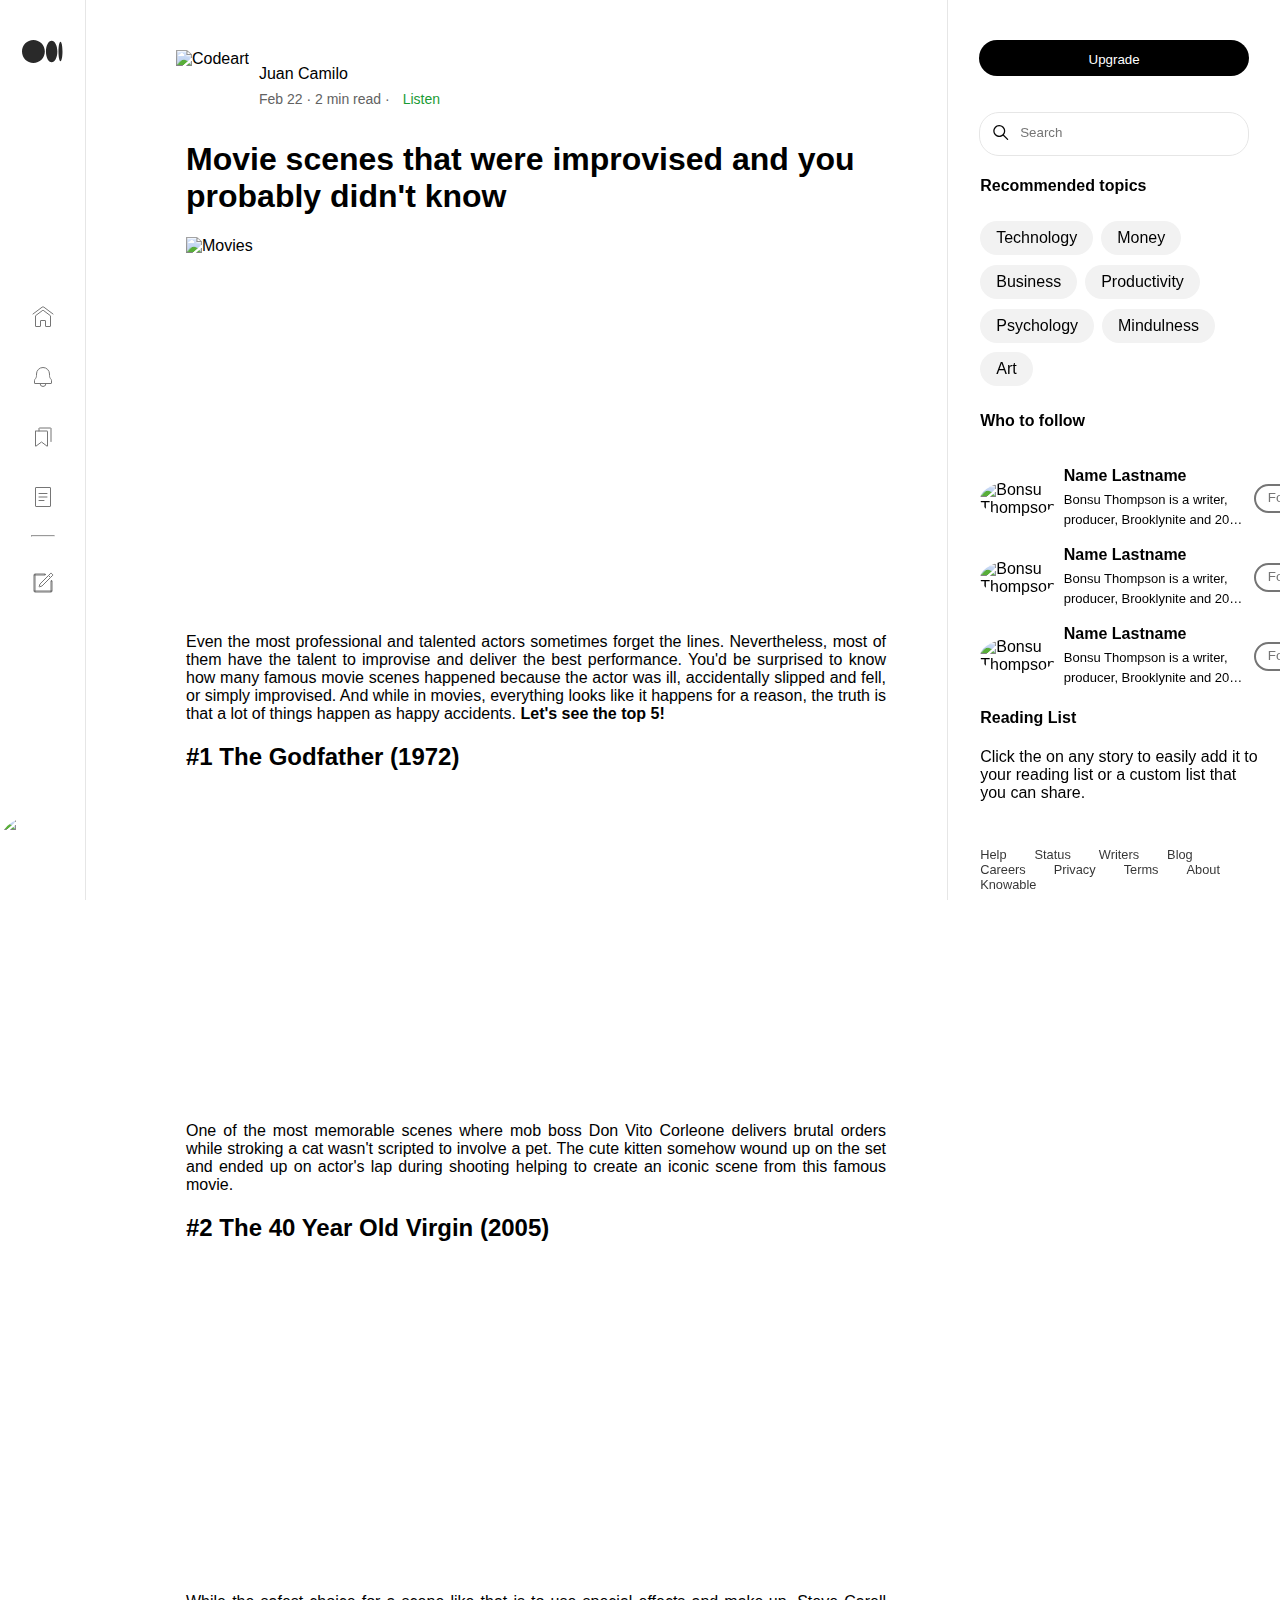
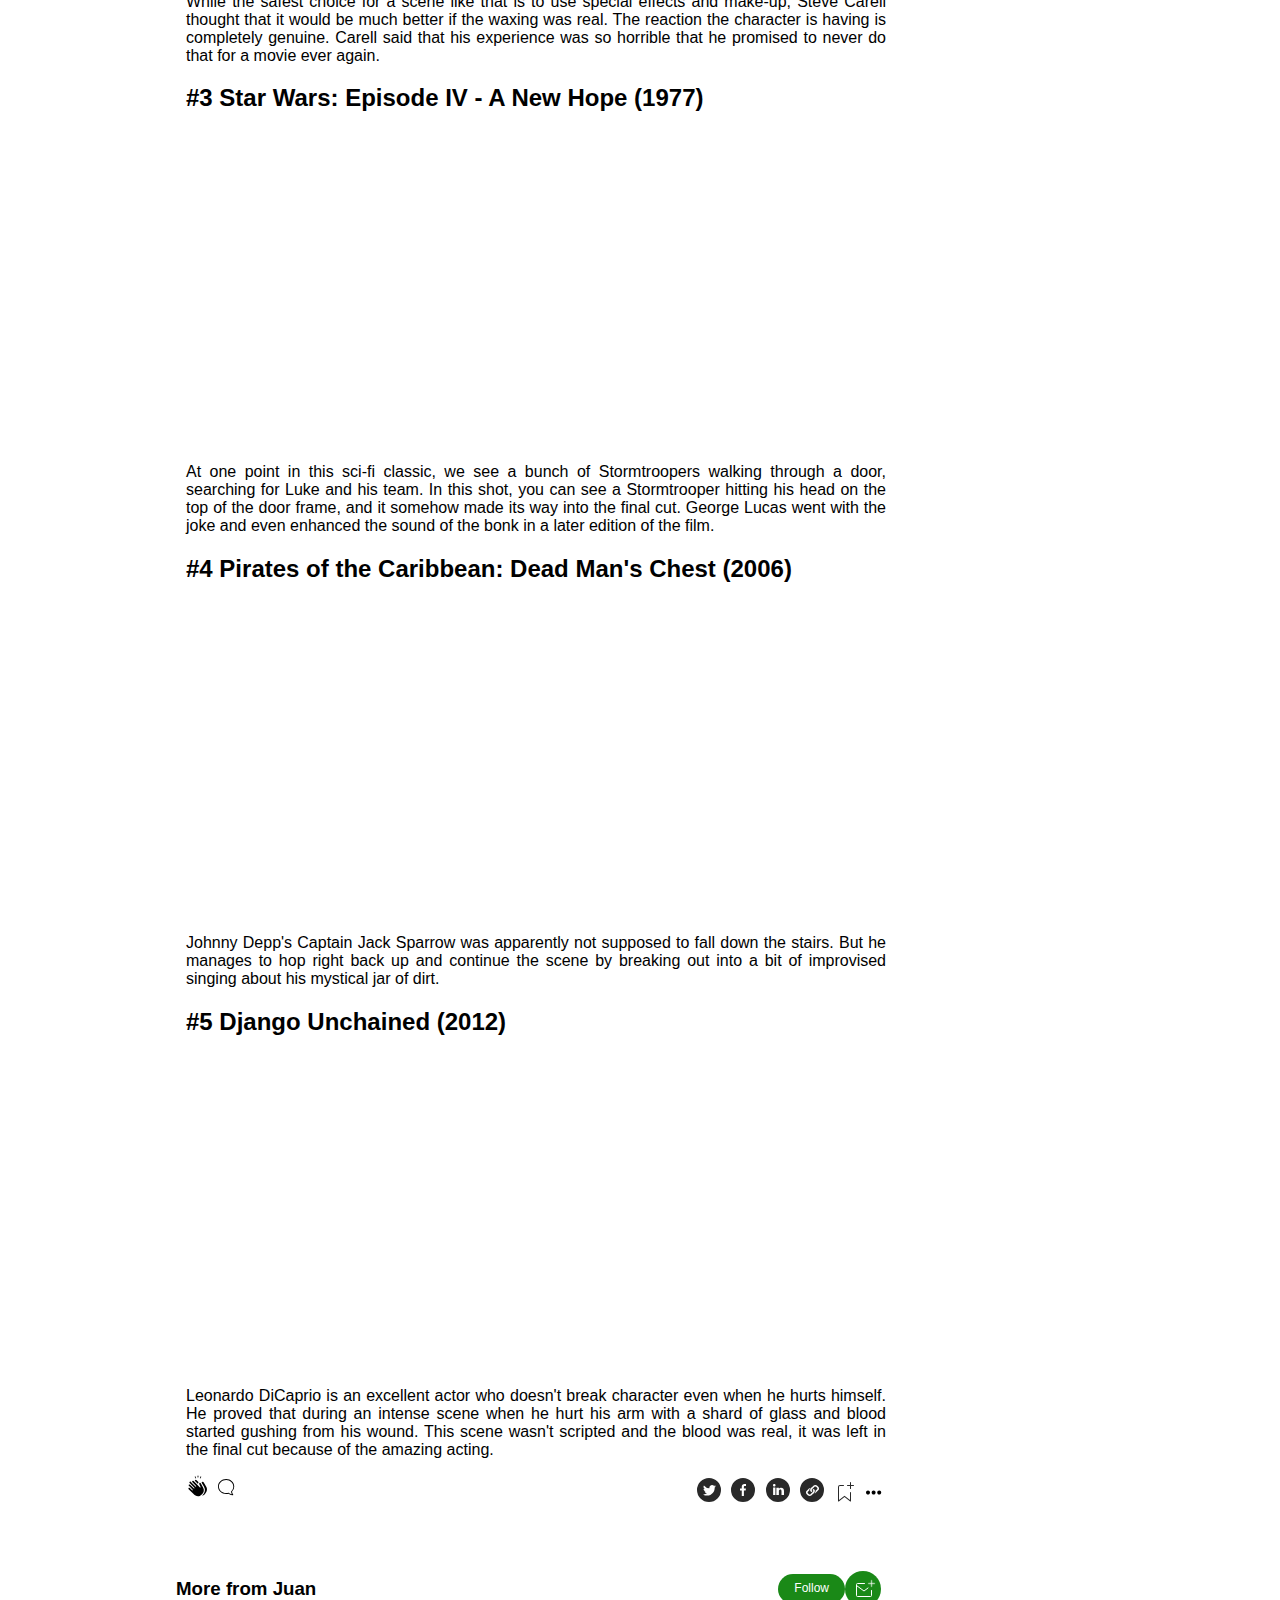
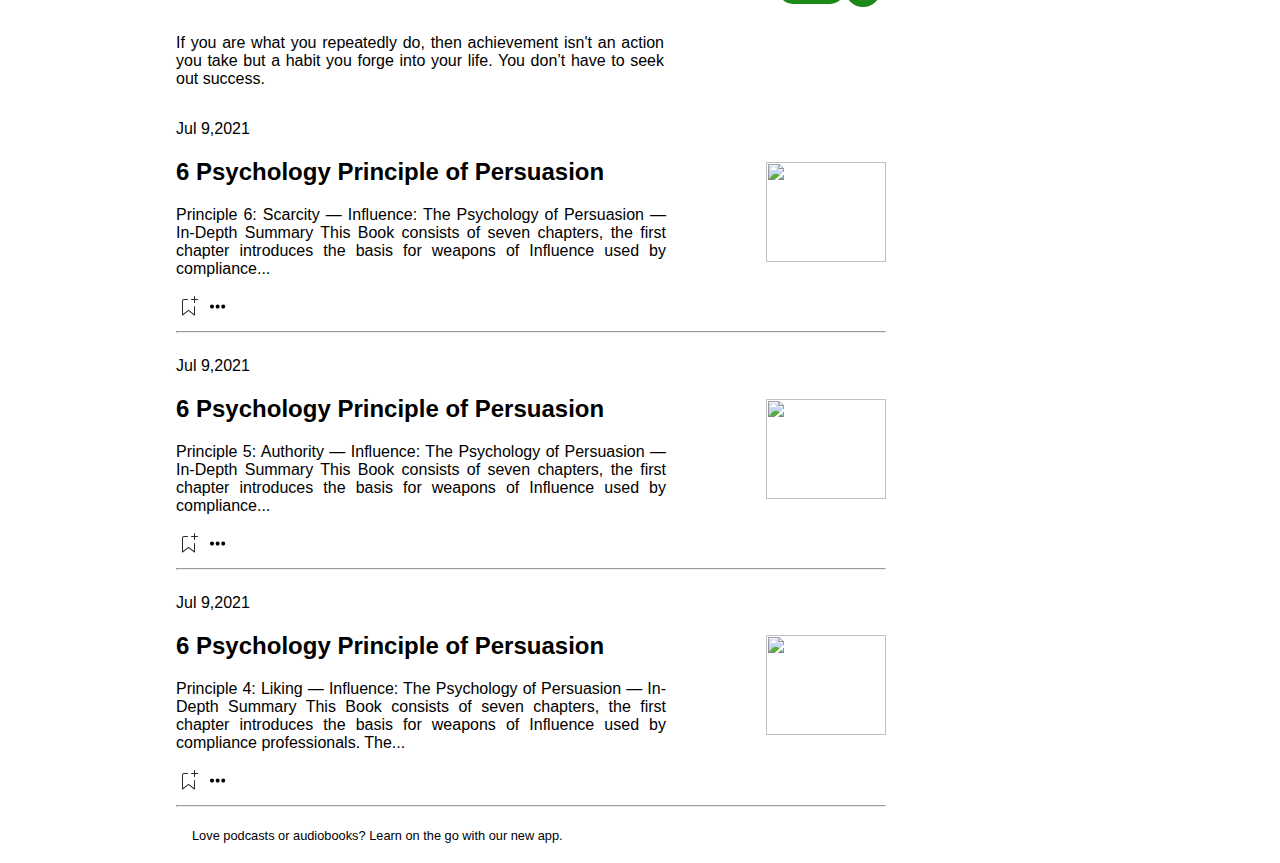
==== commit cd8b59d2: "committing almost finished page" ====
--- a/HTML/article.html
+++ b/HTML/article.html
@@ -12,12 +12,79 @@
 <body>
     <div class="container">
         <div class="left-sidebar">
-            Lorem ipsum, dolor sit amet consectetur adipisicing elit. Error placeat tempore quasi libero deserunt et quis temporibus nesciunt voluptates, ullam doloribus. Ea quidem illo maiores numquam? Natus corporis quidem dolorem nostrum fugit adipisci? Praesentium assumenda fuga voluptate rem consequuntur quam tenetur magni accusantium provident, excepturi iure nemo eum magnam, asperiores blanditiis suscipit vel error ab ipsa culpa nesciunt cum. Perferendis, rem nemo rerum dolorem vel placeat nesciunt voluptatem deleniti non quas recusandae facere quo eius deserunt facilis sunt laborum blanditiis repudiandae reprehenderit ut, enim ab harum aperiam! Libero molestias, ea ab ut magni minus, voluptatibus cupiditate ullam repellendus dolorum reiciendis tempore nisi, amet architecto! Voluptatem itaque enim cumque vitae corrupti soluta, blanditiis cupiditate veniam nostrum quibusdam at modi! Animi vero laudantium explicabo amet qui minima cum, ipsa tempore ab rem perspiciatis quaerat alias voluptatem facilis ea iusto sint illo nesciunt illum magni doloremque esse? Quia suscipit id perspiciatis possimus harum, perferendis doloremque labore quae fugiat, aspernatur soluta placeat iure reiciendis esse neque eius illum ea veritatis itaque dignissimos eum sapiente laudantium? Labore adipisci quibusdam accusamus voluptates sapiente, autem vel veniam ipsa hic reiciendis itaque in nihil natus tempore tenetur vero repellendus repudiandae dicta esse commodi mollitia! Nostrum doloremque eum nobis esse, cupiditate eaque eveniet vitae dolore, minus placeat, odit in. Recusandae sapiente amet molestiae voluptas ut, rerum, aperiam eum unde, qui ullam placeat! Repellendus accusantium officia enim autem iusto assumenda vel eligendi praesentium voluptatum earum. Id distinctio est eius veritatis numquam mollitia eos quae, animi excepturi earum in, nulla ab placeat doloremque eligendi, architecto cumque quas sapiente praesentium unde nisi! Vel aliquid veniam facere quis sunt accusantium, nesciunt impedit eos cupiditate aliquam dolorum doloribus! Explicabo, voluptatem ea modi similique earum amet id recusandae! Quam beatae illum officiis adipisci eligendi, consequuntur quia autem, vel ipsa, praesentium temporibus? Beatae iste ab, quidem consectetur ipsa quibusdam odio. Numquam autem, ratione veniam architecto harum at ipsa qui id expedita tempore deleniti. Sed obcaecati blanditiis nisi voluptas nesciunt. Quo maiores repudiandae odio hic veniam accusamus eius dignissimos, iusto nemo sint sed consequatur, dolorum cupiditate dolor rerum atque harum similique ex commodi necessitatibus. Sit, velit? Facilis ipsa adipisci, ea odit iure, at reprehenderit eum quae consequuntur labore deserunt dolor amet cum ipsum placeat. Earum odit, aperiam cupiditate quis ad, facilis illo eos sapiente asperiores error voluptates officiis nostrum optio exercitationem ipsam sequi deleniti reiciendis similique? Expedita tenetur rem magni laudantium maxime unde voluptatem debitis? Officia corrupti commodi ex iusto, sit temporibus assumenda est soluta earum, ea suscipit veritatis itaque? Voluptatibus earum dolor est distinctio fugiat suscipit eos, nemo necessitatibus magni, accusamus maiores! Maiores, quasi! Neque, sit? Vero cupiditate quis quod iure distinctio suscipit! Totam laborum commodi enim praesentium, officia magni rem beatae harum quibusdam ratione perferendis reiciendis. Fugiat sed officia libero, provident nesciunt iusto? Quaerat distinctio voluptates alias ullam incidunt architecto molestias nesciunt nostrum maiores excepturi temporibus porro sunt perferendis sit culpa esse tempore cum aut deserunt quidem veritatis, nisi placeat iusto! Corrupti, harum magnam? Culpa, modi. Doloremque delectus porro dolor, dolores cum aut blanditiis accusantium.
+            <div class="top-sidebar">
+                <a href="../index.html" class="home-btn">
+                    <svg viewBox="0 0 1043.63 592.71" >
+                        <path d="M588.67 296.36c0 163.67-131.78 296.35-294.33 296.35S0 460 0 296.36 131.78 0 294.34 0s294.33 132.69 294.33 296.36M911.56 296.36c0 154.06-65.89 279-147.17 279s-147.17-124.94-147.17-279 65.88-279 147.16-279 147.17 124.9 147.17 279M1043.63 296.36c0 138-23.17 249.94-51.76 249.94s-51.75-111.91-51.75-249.94 23.17-249.94 51.75-249.94 51.76 111.9 51.76 249.94">
+                        </path>
+                    </svg>
+                </a>
+            </div>
+            <div class="middle-sidebar">
+                <ul class="sidebar-list">
+                    <li class="sidebar-item">
+                        <a href="/index.html" class="sidebar-link">
+                            <svg width="24" height="24" viewBox="0 0 24 24" >
+                                <path d="M4.5 21.25V10.87c0-.07.04-.15.1-.2l7.25-5.43a.25.25 0 0 1 .3 0l7.25 5.44c.06.04.1.12.1.2v10.37c0 .14-.11.25-.25.25h-4.5a.25.25 0 0 1-.25-.25v-5.5a.25.25 0 0 0-.25-.25h-4.5a.25.25 0 0 0-.25.25v5.5c0 .14-.11.25-.25.25h-4.5a.25.25 0 0 1-.25-.25z" fill="none" stroke-linejoin="round">
+                                </path>
+                                <path d="M22 9l-9.1-6.83a1.5 1.5 0 0 0-1.8 0L2 9" stroke-linecap="round" stroke-linejoin="round">
+                                </path>
+                            </svg>
+                        </a>
+                    </li>
+                    <li class="sidebar-item">
+                        <a href="" class="sidebar-link">
+                            <svg width="24" height="24" viewBox="0 0 24 24">
+                                <path d="M15 18.5a3 3 0 1 1-6 0" stroke-linecap="round">
+                                </path>
+                                <path d="M5.5 10.53V9a6.5 6.5 0 0 1 13 0v1.53c0 1.42.56 2.78 1.57 3.79l.03.03c.26.26.4.6.4.97v2.93c0 .14-.11.25-.25.25H3.75a.25.25 0 0 1-.25-.25v-2.93c0-.37.14-.71.4-.97l.03-.03c1-1 1.57-2.37 1.57-3.79z" stroke-linejoin="round">
+                                </path>
+                            </svg>
+                        </a>
+                    </li>
+                    <li class="sidebar-item">
+                        <a href="" class="sidebar-link">
+                            <svg width="24" height="24" viewBox="0 0 24 24">
+                                <path d="M4.5 6.25V21c0 .2.24.32.4.2l5.45-4.09a.25.25 0 0 1 .3 0l5.45 4.09c.16.12.4 0 .4-.2V6.25a.25.25 0 0 0-.25-.25H4.75a.25.25 0 0 0-.25.25z" stroke-linecap="round">
+                                </path>
+                                <path d="M8 6V3.25c0-.14.11-.25.25-.25h11.5c.14 0 .25.11.25.25V16.5" stroke-linecap="round">
+                                </path>
+                            </svg>
+                        </a>
+                    </li>
+                    <li class="sidebar-item">
+                        <a href="" class="sidebar-link">
+                            <svg width="24" height="24" viewBox="0 0 24 24">
+                                <path d="M4.75 21.5h14.5c.14 0 .25-.11.25-.25V2.75a.25.25 0 0 0-.25-.25H4.75a.25.25 0 0 0-.25.25v18.5c0 .14.11.25.25.25z"></path>
+                                <path d="M8 8.5h8M8 15.5h5M8 12h8" stroke-linecap="round">
+                                </path>
+                            </svg>
+                        </a>
+                    </li>
+                    <hr style="height: 1px; background-color: rgba(230, 230, 230, 1); width: 24px; margin-bottom: 1rem;" >
+                    <li class="sidebar-item">
+                        <a href="" class="sidebar-link">
+                            <svg width="24" height="24" viewBox="0 0 24 24">
+                                <path d="M14 4a.5.5 0 0 0 0-1v1zm7 6a.5.5 0 0 0-1 0h1zm-7-7H4v1h10V3zM3 4v16h1V4H3zm1 17h16v-1H4v1zm17-1V10h-1v10h1zm-1 1a1 1 0 0 0 1-1h-1v1zM3 20a1 1 0 0 0 1 1v-1H3zM4 3a1 1 0 0 0-1 1h1V3z" >
+                                </path>
+                                <path d="M17.5 4.5l-8.46 8.46a.25.25 0 0 0-.06.1l-.82 2.47c-.07.2.12.38.31.31l2.47-.82a.25.25 0 0 0 .1-.06L19.5 6.5m-2-2l2.32-2.32c.1-.1.26-.1.36 0l1.64 1.64c.1.1.1.26 0 .36L19.5 6.5m-2-2l2 2">
+                                </path>
+                            </svg>
+                        </a>
+                    </li>
+
+                </ul>
+            </div>
+            <div class="bottom-sidebar">
+                <a href="../index.html" class="sidebar-profile-img">
+                    <img alt="Juan Camilo Cifuentes" class="l dn iy iz ja" src="https://miro.medium.com/fit/c/40/40/0*u5o7IwQ_fYUZywVQ" width="32" height="32">
+                </a>
+            </div>
         </div>
         <div class="article-content">
             <div class="article-header">
                 <div class="profile-img">
-                    <img src="../Images/profile-pic-wireframe.jpg" alt="Profile"> 
+                    <img alt="Codeart" class="l gh jf kp kq" src="https://miro.medium.com/fit/c/60/60/1*2uZNASNFjSVqQxmFlE5yvA.jpeg" width="48" height="48">
                 </div>
                 <div class="profile-txt">
                     <p>Juan Camilo</p>
@@ -132,7 +199,113 @@
                 </div>
             </div>
         </div>
-        <div class="right-sidebar">Lorem ipsum dolor sit amet consectetur adipisicing elit. Dolorem veritatis sapiente, provident aliquid iure dicta ipsa officiis id eos quam nemo cupiditate corrupti eligendi quisquam magnam reprehenderit necessitatibus molestias nihil! Eum nemo, nobis quae unde sit nostrum odio. Provident et accusamus, consequuntur hic adipisci possimus dolore totam voluptatum sint, odit praesentium vero ut dolorem voluptatibus libero, deleniti magni. Nemo, voluptas laudantium itaque consectetur, repellendus quam cumque totam esse officiis error asperiores saepe laboriosam iste quisquam ipsum culpa accusamus quas beatae qui impedit voluptatibus consequuntur necessitatibus quos ex! Voluptatum nesciunt necessitatibus expedita quas quod culpa et, vero aspernatur cupiditate accusamus, doloribus neque vel quo facere consequatur doloremque. Eos repudiandae itaque recusandae veniam molestiae nesciunt, quasi, debitis nemo rem, incidunt facilis alias iste omnis reprehenderit aliquam similique. Est laudantium sint odio modi similique. Deleniti ipsum magni, incidunt esse ex quis doloribus quo expedita, omnis explicabo libero nihil cum dolores cumque quasi? Quis nisi ad rem numquam animi blanditiis quasi. Rem blanditiis cumque nam quidem eligendi, quibusdam nihil incidunt eaque tempore illum alias, delectus sit in obcaecati porro dignissimos. Soluta cupiditate reiciendis, similique numquam libero illo deserunt sint quisquam debitis, et minus. Soluta at, incidunt illum porro nemo numquam nostrum ullam neque repellat a ipsa officia quo, unde amet? Dolor aperiam vitae exercitationem at adipisci accusamus consectetur culpa, aliquid, illo rerum, optio a cupiditate minus eos officiis repellat non odit animi neque nostrum atque amet esse? Doloribus, dolores. At excepturi esse fugiat atque odio recusandae, perspiciatis, id nesciunt deleniti ex deserunt, autem ad? Soluta distinctio eveniet ut repudiandae provident exercitationem culpa at minima saepe nisi quasi, quisquam magni deleniti harum omnis asperiores, temporibus labore dolor pariatur sed debitis! Sit libero doloremque, placeat numquam distinctio eius quaerat excepturi beatae consequuntur, molestias ipsa? Hic, neque. Dignissimos at consectetur repudiandae minus odit, beatae nihil fugiat mollitia quas reiciendis. Architecto numquam consequuntur aperiam mollitia? Pariatur quasi architecto corrupti? Pariatur in quis, vero ut quaerat ex aspernatur cumque voluptatem rerum nostrum hic harum libero perferendis voluptatibus ab, ipsum dicta veniam omnis quo natus obcaecati repudiandae nihil autem laboriosam. Hic, quidem. Nulla temporibus tenetur incidunt consectetur! Error dolore iure voluptatibus amet, molestiae temporibus soluta inventore saepe sint quaerat modi quibusdam eligendi! Quaerat perferendis voluptate quisquam ex consequuntur assumenda nihil! Odio vero tempore ad est reiciendis rem vitae, placeat ipsum iure nobis? Perspiciatis aspernatur, accusantium quaerat, veritatis ea dolore explicabo error repellendus omnis reprehenderit, voluptates ab culpa eveniet rem hic a expedita labore sunt dolores quam sit iusto. Nihil magnam unde debitis amet beatae molestiae autem consequuntur suscipit expedita ab fugiat quam cupiditate, accusamus omnis asperiores numquam ullam! Autem beatae sed, mollitia eligendi exercitationem voluptatem in ab cum obcaecati sint, qui sit odio veniam. Voluptate quaerat commodi vitae! Harum corporis ipsam repellendus et, quis, magni corrupti minus mollitia commodi, illum cum! Tenetur voluptatibus numquam quaerat repudiandae mollitia deleniti natus labore aliquam dignissimos hic optio officiis assumenda sed repellat, fugit asperiores dicta necessitatibus, maxime nostrum veritatis qui facere cumque delectus doloremque. Unde quasi repudiandae eveniet dignissimos ducimus vitae quisquam, sequi ab.
+        <div class="right-sidebar"> 
+            <div class="top-content">
+                <button class="upgrade-btn">Upgrade</button>
+                <br> <br>
+                <div class="search-bar">
+                    <span>
+                        <svg width="25" height="25" viewBox="0 0 25 25" fill="rgba(8, 8, 8, 1)">
+                            <path d="M20.07 18.93l-4.16-4.15a6 6 0 1 0-.88.88l4.15 4.16a.62.62 0 1 0 .89-.89zM6.5 11a4.75 4.75 0 1 1 9.5 0 4.75 4.75 0 0 1-9.5 0z">
+                            </path>
+                        </svg>
+                    </span>
+                    <input type="text" placeholder="Search">
+                </div>
+            </div>
+            <div class="middle-content">
+                <div class="recommender-topics">
+                    <h4>Recommended topics</h4>
+                    <ul class="topics-list">
+                        <li class="topic-item">Technology</li>
+                        <li class="topic-item">Money</li>
+                        <li class="topic-item">Business</li>
+                        <li class="topic-item">Productivity</li>
+                        <li class="topic-item">Psychology</li>
+                        <li class="topic-item">Mindulness</li>
+                        <li class="topic-item">Art</li>
+                    </ul>
+                </div>
+                <div class="who-to-follow">
+                <h4>Who to follow</h4>
+                    <div class="who-to-follow-list">
+                        <div class="who-to-follow-user">
+                            <div class="user-img">
+                                <img alt="Bonsu Thompson" class="l gh jf kp kq" src="https://miro.medium.com/fit/c/60/60/2*IL1cYiKMdlC3C4h-Vg97RA.jpeg" width="48" height="48">
+                            </div>
+                            <div class="user-info">
+                                <div class="user-name">Name Lastname</div>
+                                <div class="user-description">
+                                    Bonsu Thompson is a writer, producer, Brooklynite and 2019 Sundance Screenwriters Lab fellow. Lorem ipsum dolor sit amet consectetur adipisicing elit. Nam, quo!
+                                </div>
+                            </div>
+                            <button class="follow-btn">Follow</button>
+                        </div>
+                        <div class="who-to-follow-user">
+                            <div class="user-img">
+                                <img alt="Bonsu Thompson" class="l gh jf kp kq" src="https://miro.medium.com/fit/c/60/60/2*IL1cYiKMdlC3C4h-Vg97RA.jpeg" width="48" height="48">
+                            </div>
+                            <div class="user-info">
+                                <div class="user-name">Name Lastname</div>
+                                <div class="user-description">
+                                    Bonsu Thompson is a writer, producer, Brooklynite and 2019 Sundance Screenwriters Lab fellow. Lorem ipsum dolor sit amet consectetur adipisicing elit. Nam, quo!
+                                </div>
+                            </div>
+                            <button class="follow-btn">Follow</button>
+                        </div>
+                        <div class="who-to-follow-user">
+                            <div class="user-img">
+                                <img alt="Bonsu Thompson" class="l gh jf kp kq" src="https://miro.medium.com/fit/c/60/60/2*IL1cYiKMdlC3C4h-Vg97RA.jpeg" width="48" height="48">
+                            </div>
+                            <div class="user-info">
+                                <div class="user-name">Name Lastname</div>
+                                <div class="user-description">
+                                    Bonsu Thompson is a writer, producer, Brooklynite and 2019 Sundance Screenwriters Lab fellow. Lorem ipsum dolor sit amet consectetur adipisicing elit. Nam, quo!
+                                </div>
+                            </div>
+                            <button class="follow-btn">Follow</button>
+                        </div>
+                    </div>
+                </div>
+                <div class="reading-list">
+                    <h4>Reading List</h4>
+                    <p>
+                        Click the  on any story to easily add it to your reading list or a custom list that you can share.
+                    </p>
+                </div>            
+            </div>
+            <br>
+            <footer class="footer">
+                <ul class="footer-list">
+                    <li class="footer-link">
+                        <a href="">Help</a>
+                    </li>
+                    <li class="footer-link">
+                        <a href="">Status</a>
+                    </li>
+                    <li class="footer-link">
+                        <a href="">Writers</a>
+                    </li>
+                    <li class="footer-link">
+                        <a href="">Blog</a>
+                    </li>
+                    <li class="footer-link">
+                        <a href="">Careers</a>
+                    </li>
+                    <li class="footer-link">
+                        <a href="">Privacy</a>
+                    </li>
+                    <li class="footer-link">
+                        <a href="">Terms</a>
+                    </li>
+                    <li class="footer-link">
+                        <a href="">About</a>
+                    </li>
+                    <li class="footer-link">
+                        <a href="">Knowable</a>
+                    </li>
+                </ul>
+            </footer>
         </div>
     </div>
 </body>
--- a/styles.css
+++ b/styles.css
@@ -230,6 +230,8 @@
     width: 182px;
     height: 2.5rem;
     overflow: hidden;
+    text-overflow: ellipsis;
+}
 
 .article-header {
     width: 100%;
@@ -442,9 +444,6 @@
     justify-content: center;
 }
 
-    text-overflow: ellipsis;
-}
-
 .follow-btn{
     cursor: pointer;
     padding: 4px 12px 6px;
@@ -543,6 +542,12 @@
 .post_index_buttons {
     display: flex;
 
+}
+
+.post_index_title{
+    
+    text-decoration: none;
+    color: black;
 }
 
 .post_index_title h2{
